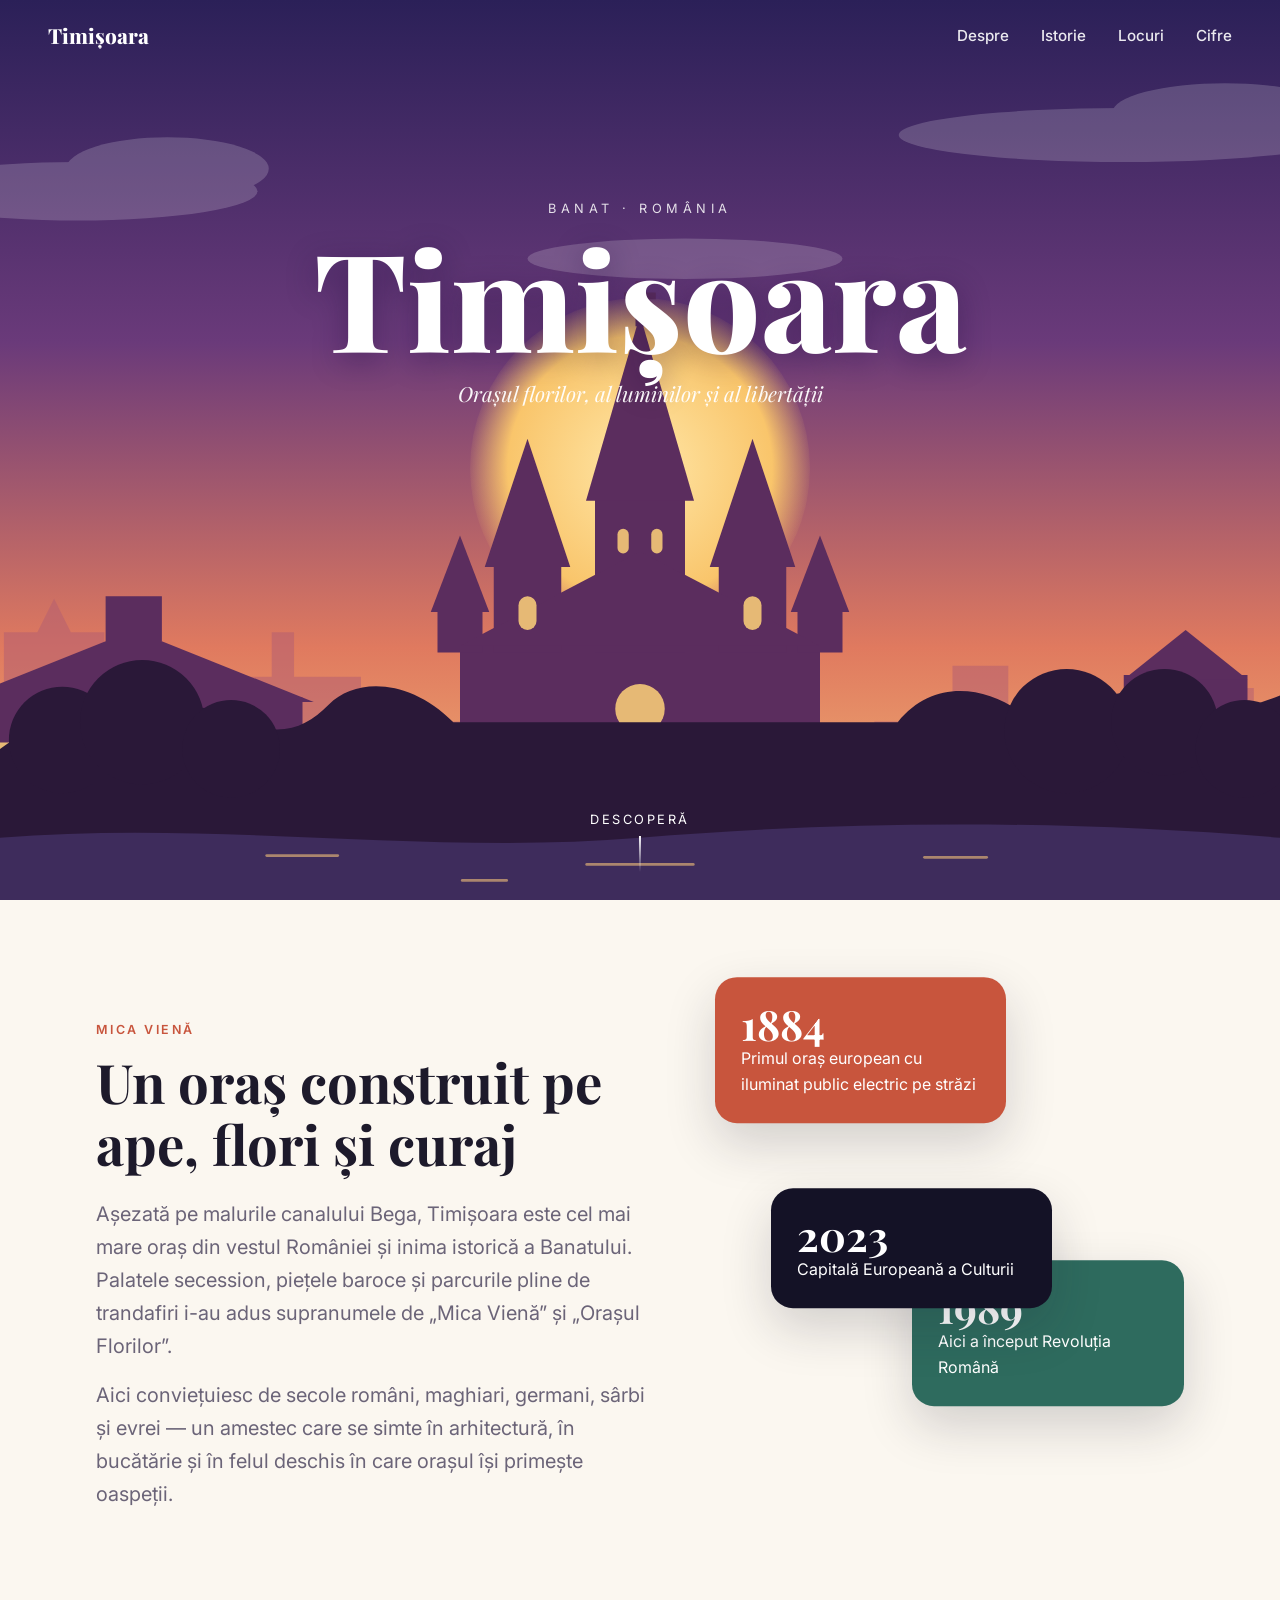
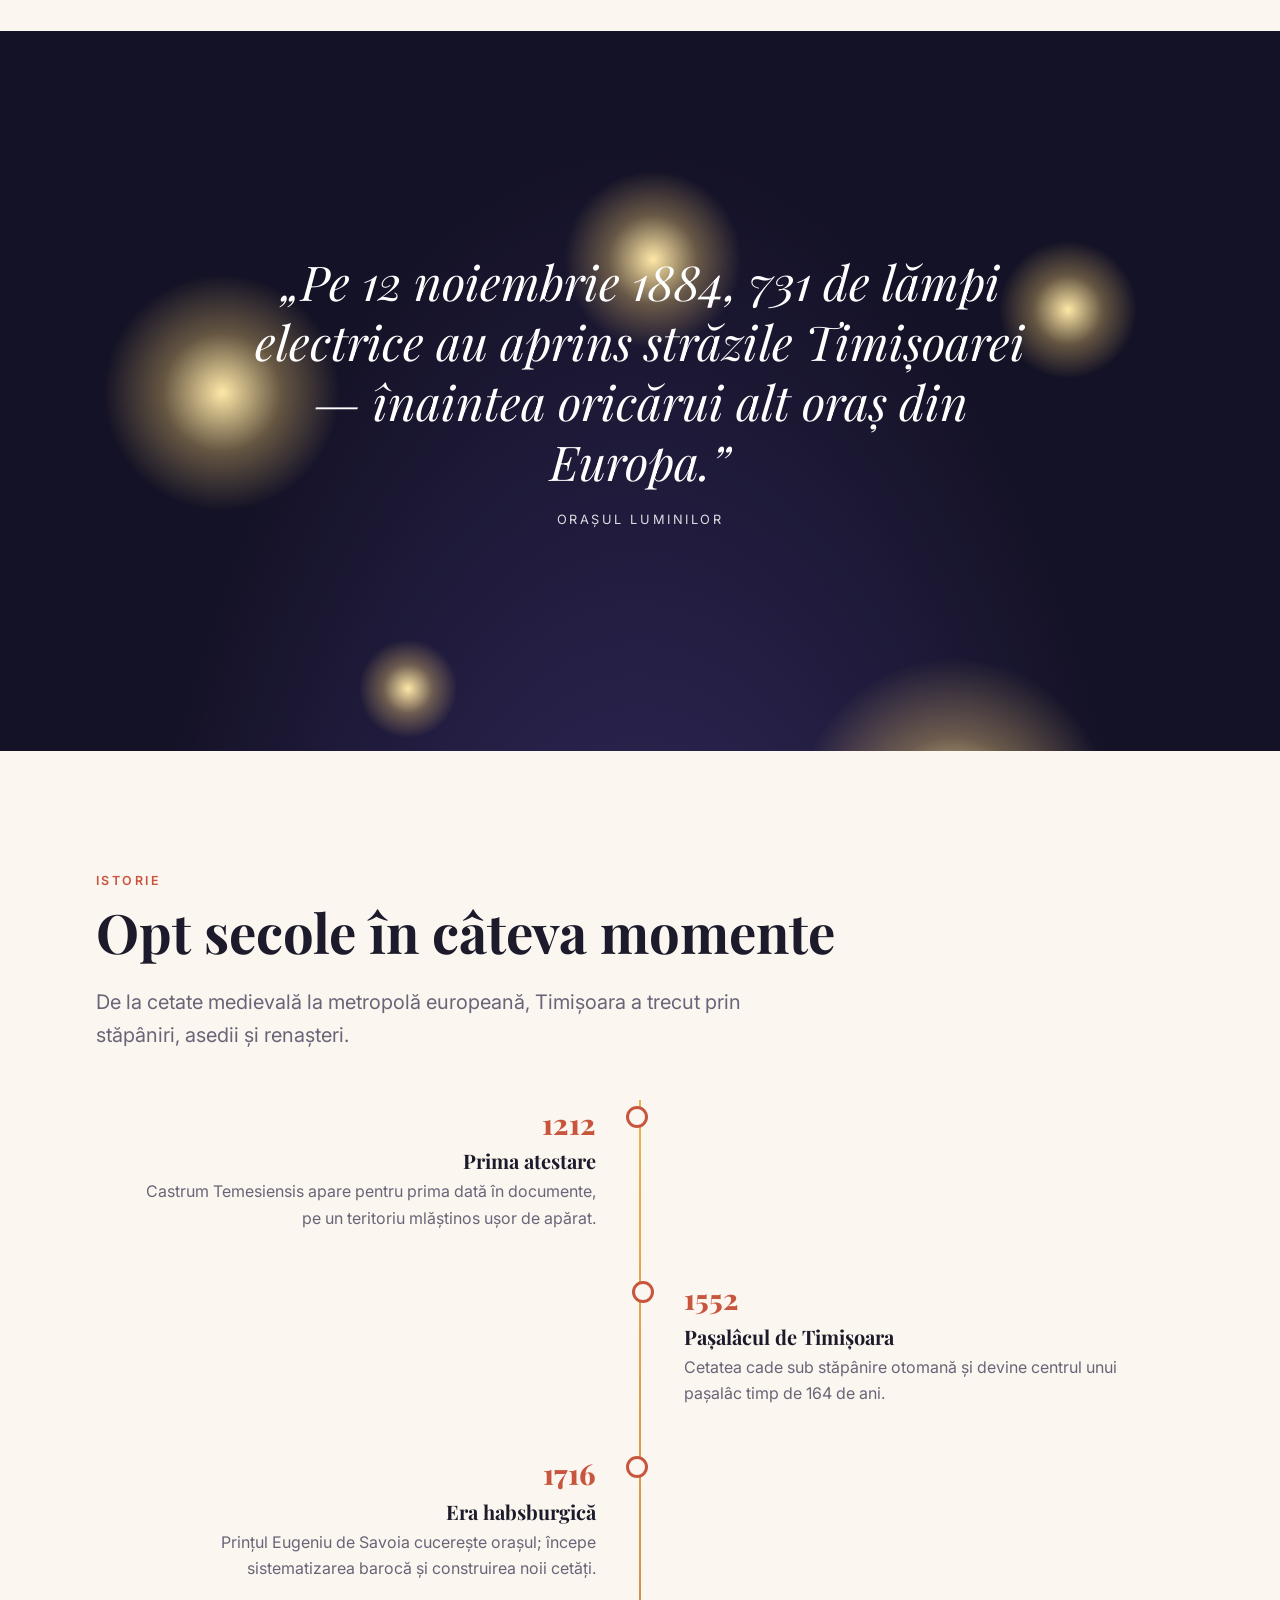
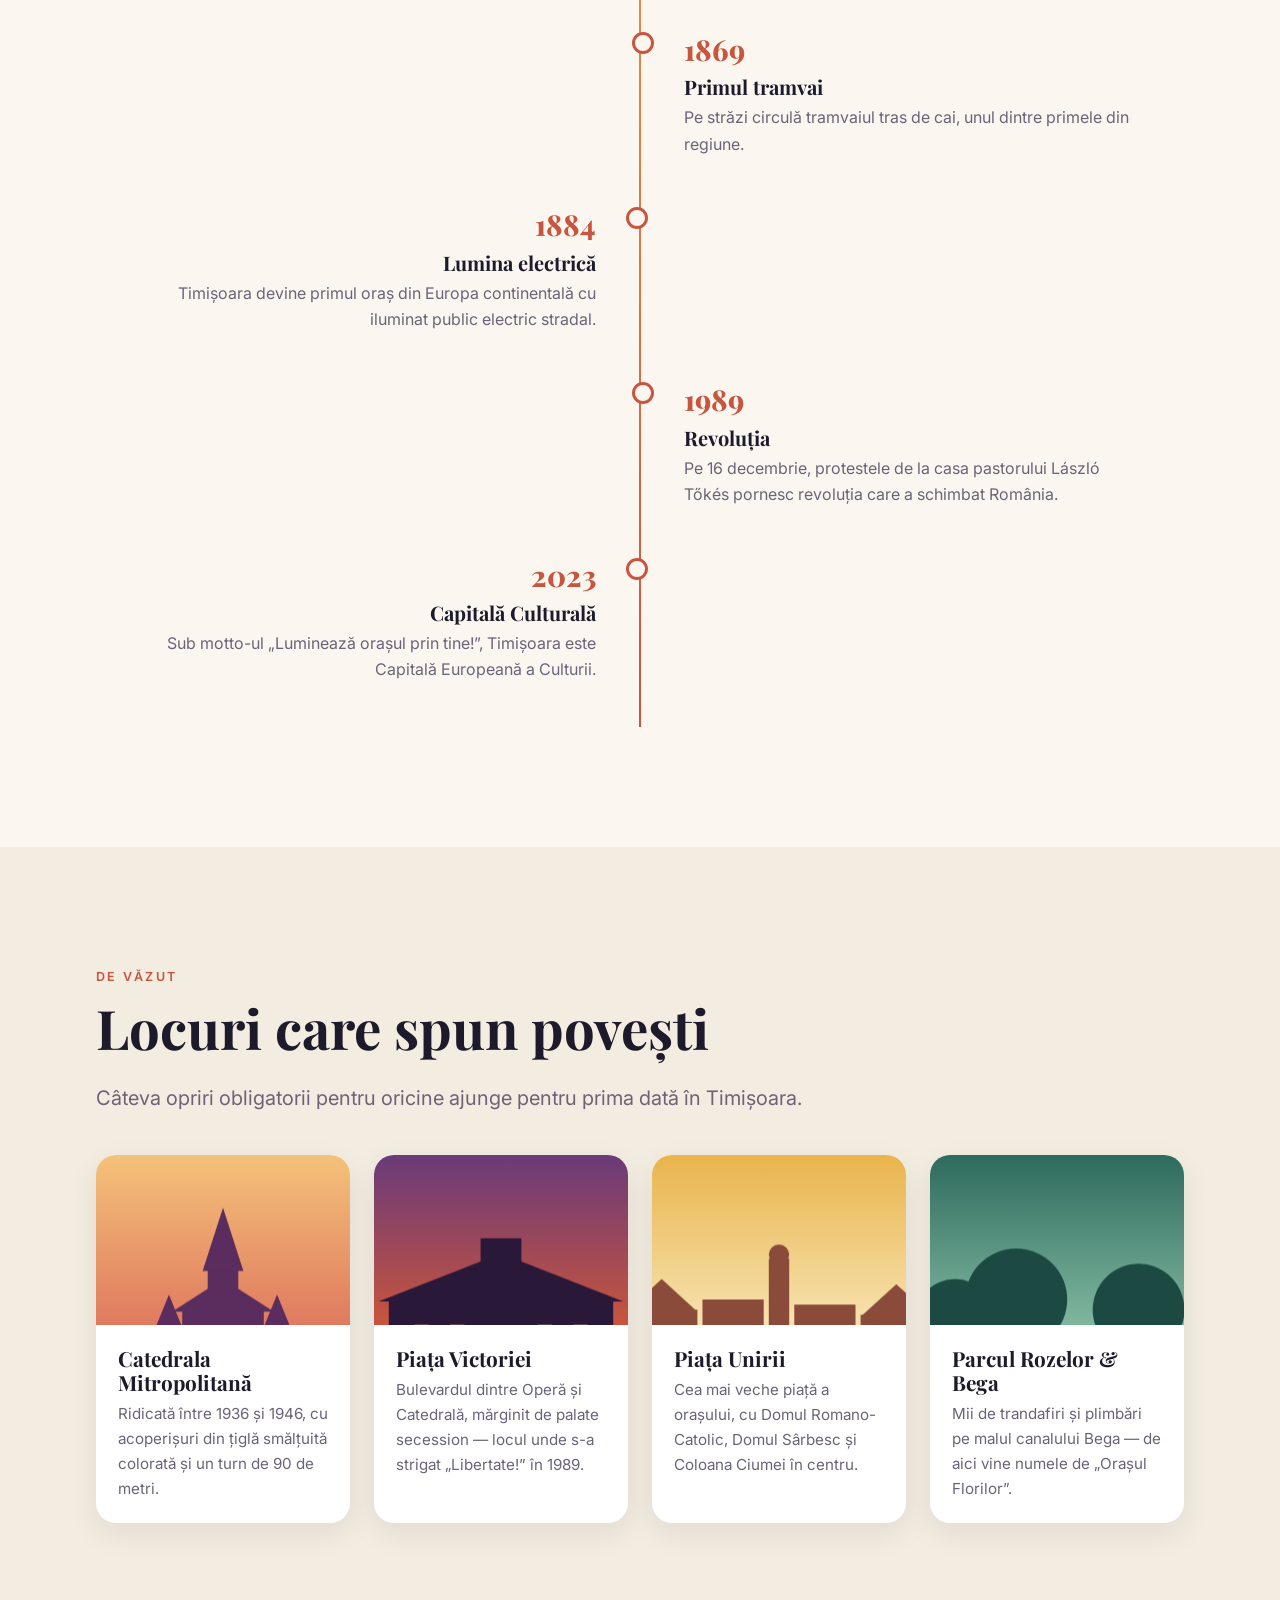
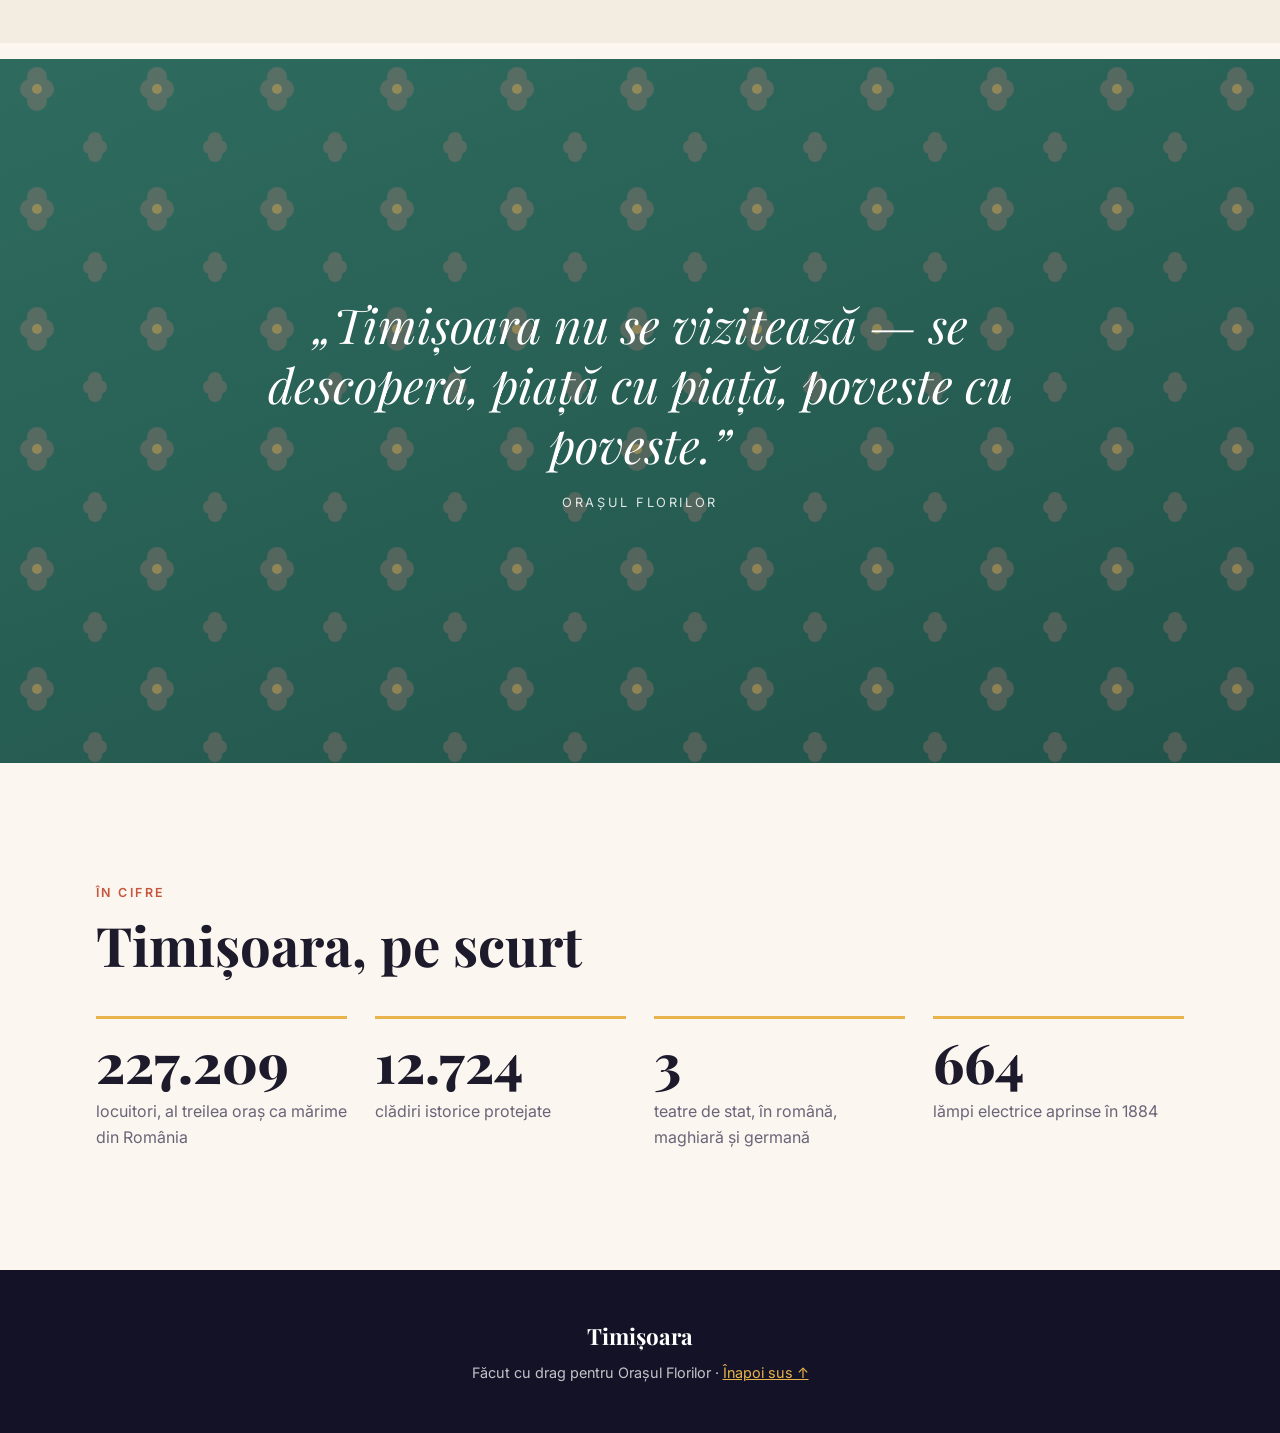
==== index.html @ d6ceb515 "Add Timișoara parallax website Co-Authored-By: Claude Opus 5.5 <noreply@anthropic.com> Claude-Sessio" ====
<!doctype html>
<html lang="ro">
<head>
<meta charset="utf-8">
<meta name="viewport" content="width=device-width, initial-scale=1">
<title>Timișoara — Orașul Florilor</title>
<meta name="description" content="Timișoara, orașul luminilor, al florilor și al libertății. O călătorie cu efect parallax prin istoria și locurile Timișoarei.">
<link rel="preconnect" href="https://fonts.googleapis.com">
<link rel="preconnect" href="https://fonts.gstatic.com" crossorigin>
<link href="https://fonts.googleapis.com/css2?family=Playfair+Display:ital,wght@0,600;0,800;1,600&family=Inter:wght@400;500;600&display=swap" rel="stylesheet">
<style>
  :root {
    --ink: #1d1a2b;
    --paper: #fbf7f0;
    --muted: #6b6478;
    --accent: #c8553d;
    --gold: #e9b44c;
    --green: #2e6b5e;
    --night: #141226;
    --card: #ffffff;
  }
  * { box-sizing: border-box; margin: 0; padding: 0; }
  html { scroll-behavior: smooth; }
  body {
    font-family: "Inter", system-ui, sans-serif;
    background: var(--paper);
    color: var(--ink);
    line-height: 1.65;
    overflow-x: hidden;
  }
  h1, h2, h3 { font-family: "Playfair Display", Georgia, serif; line-height: 1.15; }

  /* ---------- NAV ---------- */
  nav {
    position: fixed; inset: 0 0 auto 0; z-index: 50;
    display: flex; justify-content: space-between; align-items: center;
    padding: 18px clamp(16px, 4vw, 48px);
    transition: background .3s, box-shadow .3s, padding .3s;
  }
  nav.solid { background: rgba(251,247,240,.92); backdrop-filter: blur(8px); box-shadow: 0 2px 20px rgba(0,0,0,.08); padding-block: 12px; }
  nav .logo { font-family: "Playfair Display", serif; font-weight: 800; font-size: 1.3rem; color: #fff; text-decoration: none; transition: color .3s; }
  nav.solid .logo { color: var(--ink); }
  nav ul { list-style: none; display: flex; gap: clamp(12px, 2.5vw, 32px); }
  nav a.link { color: rgba(255,255,255,.9); text-decoration: none; font-weight: 500; font-size: .95rem; transition: color .3s; }
  nav.solid a.link { color: var(--ink); }
  nav a.link:hover { color: var(--gold); }
  @media (max-width: 640px) { nav ul { display: none; } }

  /* ---------- HERO PARALLAX ---------- */
  .hero {
    position: relative; height: 100vh; min-height: 560px; overflow: hidden;
    background: linear-gradient(180deg, #2b2058 0%, #6a3a7a 38%, #e07a5f 72%, #f4c27a 100%);
  }
  .layer { position: absolute; left: 0; right: 0; bottom: 0; width: 100%; will-change: transform; }
  .layer svg { display: block; width: 100%; height: 100%; }
  .layer.full { top: 0; }
  .sun {
    position: absolute; left: 50%; top: 52%; width: min(38vw, 340px); aspect-ratio: 1;
    transform: translate(-50%, -50%); border-radius: 50%;
    background: radial-gradient(circle, #ffe7a8 0%, #f9c56b 55%, rgba(249,197,107,0) 72%);
  }
  .hero-text {
    position: absolute; inset: 0; display: flex; flex-direction: column; align-items: center; justify-content: flex-start;
    padding-top: 22vh; text-align: center; color: #fff; z-index: 5; padding-inline: 16px;
  }
  .hero-text .kicker { letter-spacing: .35em; text-transform: uppercase; font-size: .8rem; opacity: .85; }
  .hero-text h1 { font-size: clamp(3rem, 11vw, 8.5rem); font-weight: 800; text-shadow: 0 6px 30px rgba(30,10,60,.4); }
  .hero-text p { font-size: clamp(1rem, 2.2vw, 1.3rem); font-style: italic; font-family: "Playfair Display", serif; opacity: .95; }
  .scroll-cue {
    position: absolute; bottom: 28px; left: 50%; transform: translateX(-50%); z-index: 6;
    color: #fff; font-size: .8rem; letter-spacing: .2em; text-transform: uppercase; text-decoration: none;
    display: flex; flex-direction: column; align-items: center; gap: 6px;
  }
  .scroll-cue span { width: 2px; height: 36px; background: linear-gradient(#fff, transparent); animation: drip 1.8s infinite; }
  @keyframes drip { 0% { transform: scaleY(0); transform-origin: top; } 50% { transform: scaleY(1); transform-origin: top; } 51% { transform-origin: bottom; } 100% { transform: scaleY(0); transform-origin: bottom; } }

  /* ---------- CONTENT ---------- */
  section { position: relative; }
  .wrap { max-width: 1120px; margin: 0 auto; padding: clamp(64px, 10vw, 120px) 16px; }
  .eyebrow { color: var(--accent); font-weight: 600; letter-spacing: .2em; text-transform: uppercase; font-size: .78rem; }
  h2 { font-size: clamp(2rem, 5vw, 3.4rem); margin: 10px 0 22px; }
  .lead { font-size: clamp(1.05rem, 1.8vw, 1.25rem); color: var(--muted); max-width: 720px; }

  .intro { display: grid; grid-template-columns: 1.2fr 1fr; gap: 56px; align-items: center; }
  .intro .badge-stack { position: relative; height: 380px; }
  .badge {
    position: absolute; border-radius: 22px; padding: 26px; color: #fff; box-shadow: 0 20px 50px rgba(29,26,43,.18);
    will-change: transform;
  }
  .badge strong { display: block; font-family: "Playfair Display", serif; font-size: 2.6rem; line-height: 1; }
  .badge.b1 { background: var(--accent); top: 0; left: 0; width: 62%; }
  .badge.b2 { background: var(--green); top: 120px; right: 0; width: 58%; }
  .badge.b3 { background: var(--night); bottom: 0; left: 12%; width: 60%; }
  @media (max-width: 820px) {
    .intro { grid-template-columns: 1fr; }
    .intro .badge-stack { height: 420px; }
  }

  /* ---------- PARALLAX BAND ---------- */
  .band {
    position: relative; height: 80vh; min-height: 460px; overflow: hidden; color: #fff;
    display: flex; align-items: center; justify-content: center; text-align: center;
  }
  .band .bg { position: absolute; inset: -30% 0; will-change: transform; }
  .band .content { position: relative; z-index: 2; max-width: 820px; padding: 0 16px; }
  .band blockquote { font-family: "Playfair Display", serif; font-style: italic; font-size: clamp(1.6rem, 4.4vw, 3rem); line-height: 1.25; }
  .band cite { display: block; margin-top: 18px; font-style: normal; letter-spacing: .2em; text-transform: uppercase; font-size: .8rem; opacity: .85; }
  .band-lights .bg { background: radial-gradient(ellipse at 50% 120%, #3a2f6b 0%, #141226 60%); }
  .band-flowers .bg { background: linear-gradient(160deg, #2e6b5e, #1c4a42); }

  .lamp { position: absolute; border-radius: 50%; background: radial-gradient(circle, #ffe9a8 0%, rgba(255,214,120,.35) 35%, rgba(255,214,120,0) 70%); will-change: transform; }

  /* ---------- TIMELINE ---------- */
  .timeline { position: relative; margin-top: 48px; }
  .timeline::before { content: ""; position: absolute; left: 50%; top: 0; bottom: 0; width: 2px; background: linear-gradient(var(--gold), var(--accent)); transform: translateX(-50%); }
  .event { position: relative; width: 50%; padding: 0 44px 44px; opacity: 0; transform: translateY(40px); transition: opacity .8s ease, transform .8s ease; }
  .event.show { opacity: 1; transform: none; }
  .event:nth-child(odd) { text-align: right; }
  .event:nth-child(even) { margin-left: 50%; }
  .event::after { content: ""; position: absolute; top: 6px; width: 16px; height: 16px; border-radius: 50%; background: var(--paper); border: 3px solid var(--accent); }
  .event:nth-child(odd)::after { right: -8px; }
  .event:nth-child(even)::after { left: -8px; }
  .event .year { font-family: "Playfair Display", serif; font-size: 1.8rem; font-weight: 800; color: var(--accent); }
  .event h3 { font-size: 1.25rem; margin: 2px 0 6px; }
  .event p { color: var(--muted); }
  @media (max-width: 720px) {
    .timeline::before { left: 8px; }
    .event, .event:nth-child(even) { width: 100%; margin-left: 0; text-align: left; padding: 0 0 36px 36px; }
    .event:nth-child(odd)::after, .event:nth-child(even)::after { left: 0; right: auto; }
  }

  /* ---------- PLACES ---------- */
  .places { background: #f3ece0; }
  .grid { display: grid; grid-template-columns: repeat(auto-fit, minmax(250px, 1fr)); gap: 24px; margin-top: 40px; }
  .card {
    background: var(--card); border-radius: 20px; overflow: hidden; box-shadow: 0 10px 30px rgba(29,26,43,.08);
    transition: transform .35s, box-shadow .35s; opacity: 0; transform: translateY(40px);
  }
  .card.show { opacity: 1; transform: none; transition: opacity .8s, transform .8s, box-shadow .35s; }
  .card.show:hover { transform: translateY(-8px); box-shadow: 0 22px 44px rgba(29,26,43,.16); }
  .card .art { height: 170px; position: relative; overflow: hidden; }
  .card .art svg { position: absolute; inset: -20% 0 0 0; width: 100%; height: 120%; will-change: transform; }
  .card .body { padding: 22px; }
  .card h3 { font-size: 1.3rem; margin-bottom: 6px; }
  .card p { color: var(--muted); font-size: .95rem; }

  /* ---------- STATS ---------- */
  .stats { display: grid; grid-template-columns: repeat(auto-fit, minmax(180px, 1fr)); gap: 28px; margin-top: 40px; }
  .stat { border-top: 3px solid var(--gold); padding-top: 16px; }
  .stat .num { font-family: "Playfair Display", serif; font-size: clamp(2.4rem, 5vw, 3.4rem); font-weight: 800; color: var(--ink); line-height: 1; }
  .stat .label { color: var(--muted); margin-top: 8px; }

  footer { background: var(--night); color: rgba(255,255,255,.75); text-align: center; padding: 48px 16px; font-size: .9rem; }
  footer strong { color: #fff; font-family: "Playfair Display", serif; font-size: 1.4rem; display: block; margin-bottom: 6px; }

  @media (prefers-reduced-motion: reduce) {
    html { scroll-behavior: auto; }
    .event, .card { opacity: 1; transform: none; transition: none; }
    .scroll-cue span { animation: none; }
  }
</style>
</head>
<body>

<nav id="nav">
  <a class="logo" href="#top">Timișoara</a>
  <ul>
    <li><a class="link" href="#despre">Despre</a></li>
    <li><a class="link" href="#istorie">Istorie</a></li>
    <li><a class="link" href="#locuri">Locuri</a></li>
    <li><a class="link" href="#cifre">Cifre</a></li>
  </ul>
</nav>

<!-- ================= HERO ================= -->
<header class="hero" id="top">
  <div class="layer full" data-speed="0.15"><div class="sun"></div></div>

  <!-- clouds -->
  <div class="layer full" data-speed="0.25">
    <svg viewBox="0 0 1440 800" preserveAspectRatio="xMidYMid slice" aria-hidden="true">
      <g fill="#fff" opacity=".18">
        <ellipse cx="220" cy="170" rx="160" ry="26"/><ellipse cx="300" cy="150" rx="90" ry="28"/>
        <ellipse cx="1150" cy="120" rx="200" ry="24"/><ellipse cx="1240" cy="100" rx="100" ry="26"/>
        <ellipse cx="760" cy="230" rx="140" ry="18"/>
      </g>
    </svg>
  </div>

  <!-- far skyline -->
  <div class="layer" data-speed="0.35" style="height:62%">
    <svg viewBox="0 0 1440 500" preserveAspectRatio="xMidYMax slice" aria-hidden="true">
      <path fill="#b45f72" opacity=".55" d="M0 500V330h60v-40h50v60h40v-90h30l15-30 15 30h30v110h70v-70h80v-40h20v40h60v120h50v-80h90v-30h40v30h40v90h60V290h30l20-50 20 50h30v110h80v-60h70v-50h50v50h50v90h60v-120h40v-30h30v30h40v130h70v-80h60v100h60V500z"/>
    </svg>
  </div>

  <!-- cathedral + opera -->
  <div class="layer" data-speed="0.5" style="height:70%">
    <svg viewBox="0 0 1440 560" preserveAspectRatio="xMidYMax slice" aria-hidden="true">
      <g fill="#5b2d5e">
        <!-- Catedrala Mitropolitană -->
        <rect x="560" y="330" width="320" height="230"/>
        <rect x="680" y="200" width="80" height="140"/>
        <polygon points="672,205 720,40 768,205"/>
        <rect x="716" y="10" width="8" height="40"/><rect x="706" y="20" width="28" height="6"/>
        <rect x="590" y="260" width="60" height="80"/><polygon points="582,264 620,150 658,264"/>
        <rect x="790" y="260" width="60" height="80"/><polygon points="782,264 820,150 858,264"/>
        <rect x="540" y="300" width="40" height="40"/><polygon points="534,304 560,236 586,304"/>
        <rect x="860" y="300" width="40" height="40"/><polygon points="854,304 880,236 906,304"/>
        <polygon points="560,334 720,250 880,334"/>
        <!-- Opera / Palatul Culturii (left) -->
        <rect x="120" y="380" width="300" height="180"/>
        <polygon points="110,384 270,320 430,384"/>
        <rect x="245" y="290" width="50" height="40"/>
        <!-- Bastion / buildings (right) -->
        <rect x="1000" y="400" width="140" height="160"/>
        <rect x="1150" y="360" width="110" height="200"/><polygon points="1150,364 1205,320 1260,364"/>
        <rect x="1270" y="420" width="170" height="140"/>
        <rect x="0" y="420" width="110" height="140"/>
        <rect x="430" y="430" width="110" height="130"/><rect x="900" y="430" width="100" height="130"/>
      </g>
      <!-- lit windows -->
      <g fill="#ffd27a" opacity=".85">
        <rect x="700" y="230" width="10" height="22" rx="5"/><rect x="730" y="230" width="10" height="22" rx="5"/>
        <rect x="612" y="290" width="16" height="30" rx="8"/><rect x="812" y="290" width="16" height="30" rx="8"/>
        <circle cx="720" cy="390" r="22"/>
        <rect x="150" y="420" width="16" height="40"/><rect x="190" y="420" width="16" height="40"/><rect x="230" y="420" width="16" height="40"/>
        <rect x="294" y="420" width="16" height="40"/><rect x="334" y="420" width="16" height="40"/><rect x="374" y="420" width="16" height="40"/>
        <rect x="1180" y="400" width="12" height="20"/><rect x="1215" y="400" width="12" height="20"/>
        <rect x="1030" y="440" width="12" height="20"/><rect x="1080" y="440" width="12" height="20"/>
      </g>
    </svg>
  </div>

  <!-- near: trees + river Bega -->
  <div class="layer" data-speed="0.75" style="height:30%">
    <svg viewBox="0 0 1440 340" preserveAspectRatio="xMidYMax slice" aria-hidden="true">
      <g fill="#2a1838">
        <path d="M0 340V170c40-30 80-40 120-10s70-60 130-30 90 20 120-10 90-30 140 20h500c40-50 100-40 140-10s90-40 140-20 70 30 150 0v210z"/>
        <circle cx="70" cy="160" r="60"/><circle cx="160" cy="140" r="70"/><circle cx="260" cy="170" r="55"/>
        <circle cx="1200" cy="150" r="70"/><circle cx="1310" cy="140" r="60"/><circle cx="1400" cy="170" r="55"/>
      </g>
      <!-- river -->
      <path fill="#3e2c5c" d="M0 270c240-20 480 20 720 0s480-20 720 0v70H0z"/>
      <g stroke="#f4c27a" stroke-width="3" stroke-linecap="round" opacity=".6">
        <line x1="300" y1="290" x2="380" y2="290"/><line x1="660" y1="300" x2="780" y2="300"/>
        <line x1="1040" y1="292" x2="1110" y2="292"/><line x1="520" y1="318" x2="570" y2="318"/>
      </g>
    </svg>
  </div>

  <div class="hero-text" data-speed="-0.35" data-fade>
    <div class="kicker">Banat · România</div>
    <h1>Timișoara</h1>
    <p>Orașul florilor, al luminilor și al libertății</p>
  </div>
  <a class="scroll-cue" href="#despre">Descoperă<span></span></a>
</header>

<!-- ================= DESPRE ================= -->
<section id="despre">
  <div class="wrap intro">
    <div>
      <div class="eyebrow">Mica Vienă</div>
      <h2>Un oraș construit pe ape, flori și curaj</h2>
      <p class="lead">Așezată pe malurile canalului Bega, Timișoara este cel mai mare oraș din vestul României și inima istorică a Banatului. Palatele secession, piețele baroce și parcurile pline de trandafiri i-au adus supranumele de „Mica Vienă” și „Orașul Florilor”.</p>
      <p class="lead" style="margin-top:16px">Aici conviețuiesc de secole români, maghiari, germani, sârbi și evrei — un amestec care se simte în arhitectură, în bucătărie și în felul deschis în care orașul își primește oaspeții.</p>
    </div>
    <div class="badge-stack">
      <div class="badge b1" data-speed="0.12"><strong>1884</strong>Primul oraș european cu iluminat public electric pe străzi</div>
      <div class="badge b2" data-speed="-0.08"><strong>1989</strong>Aici a început Revoluția Română</div>
      <div class="badge b3" data-speed="0.18"><strong>2023</strong>Capitală Europeană a Culturii</div>
    </div>
  </div>
</section>

<!-- ================= BAND: LIGHTS ================= -->
<section class="band band-lights">
  <div class="bg" data-speed="0.4"></div>
  <div class="lamp" data-speed="0.6" style="width:240px;height:240px;left:8%;top:12%"></div>
  <div class="lamp" data-speed="0.25" style="width:140px;height:140px;left:78%;top:20%"></div>
  <div class="lamp" data-speed="0.8" style="width:320px;height:320px;left:62%;top:58%"></div>
  <div class="lamp" data-speed="0.4" style="width:100px;height:100px;left:28%;top:70%"></div>
  <div class="lamp" data-speed="0.7" style="width:180px;height:180px;left:44%;top:-6%"></div>
  <div class="content">
    <blockquote>„Pe 12 noiembrie 1884, 731 de lămpi electrice au aprins străzile Timișoarei — înaintea oricărui alt oraș din Europa.”</blockquote>
    <cite>Orașul luminilor</cite>
  </div>
</section>

<!-- ================= ISTORIE ================= -->
<section id="istorie">
  <div class="wrap">
    <div class="eyebrow">Istorie</div>
    <h2>Opt secole în câteva momente</h2>
    <p class="lead">De la cetate medievală la metropolă europeană, Timișoara a trecut prin stăpâniri, asedii și renașteri.</p>
    <div class="timeline">
      <div class="event"><div class="year">1212</div><h3>Prima atestare</h3><p>Castrum Temesiensis apare pentru prima dată în documente, pe un teritoriu mlăștinos ușor de apărat.</p></div>
      <div class="event"><div class="year">1552</div><h3>Pașalâcul de Timișoara</h3><p>Cetatea cade sub stăpânire otomană și devine centrul unui pașalâc timp de 164 de ani.</p></div>
      <div class="event"><div class="year">1716</div><h3>Era habsburgică</h3><p>Prințul Eugeniu de Savoia cucerește orașul; începe sistematizarea barocă și construirea noii cetăți.</p></div>
      <div class="event"><div class="year">1869</div><h3>Primul tramvai</h3><p>Pe străzi circulă tramvaiul tras de cai, unul dintre primele din regiune.</p></div>
      <div class="event"><div class="year">1884</div><h3>Lumina electrică</h3><p>Timișoara devine primul oraș din Europa continentală cu iluminat public electric stradal.</p></div>
      <div class="event"><div class="year">1989</div><h3>Revoluția</h3><p>Pe 16 decembrie, protestele de la casa pastorului László Tőkés pornesc revoluția care a schimbat România.</p></div>
      <div class="event"><div class="year">2023</div><h3>Capitală Culturală</h3><p>Sub motto-ul „Luminează orașul prin tine!”, Timișoara este Capitală Europeană a Culturii.</p></div>
    </div>
  </div>
</section>

<!-- ================= LOCURI ================= -->
<section class="places" id="locuri">
  <div class="wrap">
    <div class="eyebrow">De văzut</div>
    <h2>Locuri care spun povești</h2>
    <p class="lead">Câteva opriri obligatorii pentru oricine ajunge pentru prima dată în Timișoara.</p>
    <div class="grid">
      <article class="card">
        <div class="art" style="background:linear-gradient(#f4c27a,#e07a5f)">
          <svg viewBox="0 0 300 200" preserveAspectRatio="xMidYMax slice" data-speed="0.15" aria-hidden="true"><g fill="#5b2d5e"><rect x="110" y="110" width="80" height="90"/><rect x="135" y="70" width="30" height="50"/><polygon points="130,72 150,10 170,72"/><polygon points="100,112 150,80 200,112"/><rect x="85" y="130" width="25" height="70"/><polygon points="82,132 97,95 112,132"/><rect x="190" y="130" width="25" height="70"/><polygon points="188,132 203,95 218,132"/></g></svg>
        </div>
        <div class="body"><h3>Catedrala Mitropolitană</h3><p>Ridicată între 1936 și 1946, cu acoperișuri din țiglă smălțuită colorată și un turn de 90 de metri.</p></div>
      </article>
      <article class="card">
        <div class="art" style="background:linear-gradient(#6a3a7a,#c8553d)">
          <svg viewBox="0 0 300 200" preserveAspectRatio="xMidYMax slice" data-speed="0.15" aria-hidden="true"><g fill="#2a1838"><rect x="40" y="100" width="220" height="100"/><polygon points="30,102 150,55 270,102"/><rect x="130" y="40" width="40" height="30"/></g><g fill="#ffd27a"><rect x="65" y="125" width="14" height="34"/><rect x="100" y="125" width="14" height="34"/><rect x="186" y="125" width="14" height="34"/><rect x="221" y="125" width="14" height="34"/><rect x="138" y="140" width="24" height="60"/></g></svg>
        </div>
        <div class="body"><h3>Piața Victoriei</h3><p>Bulevardul dintre Operă și Catedrală, mărginit de palate secession — locul unde s-a strigat „Libertate!” în 1989.</p></div>
      </article>
      <article class="card">
        <div class="art" style="background:linear-gradient(#e9b44c,#f7e2b0)">
          <svg viewBox="0 0 300 200" preserveAspectRatio="xMidYMax slice" data-speed="0.15" aria-hidden="true"><g fill="#8a4b3a"><rect x="0" y="110" width="70" height="90"/><polygon points="0,112 35,80 70,112"/><rect x="75" y="100" width="60" height="100"/><rect x="140" y="60" width="20" height="140"/><circle cx="150" cy="56" r="10"/><rect x="165" y="105" width="60" height="95"/><rect x="230" y="115" width="70" height="85"/><polygon points="230,117 265,85 300,117"/></g></svg>
        </div>
        <div class="body"><h3>Piața Unirii</h3><p>Cea mai veche piață a orașului, cu Domul Romano-Catolic, Domul Sârbesc și Coloana Ciumei în centru.</p></div>
      </article>
      <article class="card">
        <div class="art" style="background:linear-gradient(#2e6b5e,#7fb69e)">
          <svg viewBox="0 0 300 200" preserveAspectRatio="xMidYMax slice" data-speed="0.15" aria-hidden="true"><g fill="#1c4a42"><circle cx="50" cy="120" r="40"/><circle cx="110" cy="100" r="50"/><circle cx="230" cy="110" r="45"/><rect x="0" y="140" width="300" height="60"/></g><g fill="#f28482"><circle cx="70" cy="150" r="6"/><circle cx="95" cy="158" r="6"/><circle cx="150" cy="152" r="6"/><circle cx="190" cy="160" r="6"/><circle cx="250" cy="150" r="6"/></g><path fill="#9fd3e0" d="M0 180c60-10 120 10 180 0s90-8 120 0v20H0z"/></svg>
        </div>
        <div class="body"><h3>Parcul Rozelor & Bega</h3><p>Mii de trandafiri și plimbări pe malul canalului Bega — de aici vine numele de „Orașul Florilor”.</p></div>
      </article>
    </div>
  </div>
</section>

<!-- ================= BAND: FLOWERS ================= -->
<section class="band band-flowers">
  <div class="bg" data-speed="0.4">
    <svg width="100%" height="100%" aria-hidden="true"><defs><pattern id="petals" width="120" height="120" patternUnits="userSpaceOnUse"><g fill="#f28482" opacity=".22"><circle cx="30" cy="30" r="10"/><circle cx="44" cy="30" r="10"/><circle cx="37" cy="18" r="10"/><circle cx="37" cy="42" r="10"/><circle cx="90" cy="88" r="7"/><circle cx="100" cy="88" r="7"/><circle cx="95" cy="80" r="7"/><circle cx="95" cy="96" r="7"/></g><circle cx="37" cy="30" r="5" fill="#e9b44c" opacity=".4"/></pattern></defs><rect width="100%" height="100%" fill="url(#petals)"/></svg>
  </div>
  <div class="content">
    <blockquote>„Timișoara nu se vizitează — se descoperă, piață cu piață, poveste cu poveste.”</blockquote>
    <cite>Orașul Florilor</cite>
  </div>
</section>

<!-- ================= CIFRE ================= -->
<section id="cifre">
  <div class="wrap">
    <div class="eyebrow">În cifre</div>
    <h2>Timișoara, pe scurt</h2>
    <div class="stats">
      <div class="stat"><div class="num" data-count="250000" data-suffix="+">0</div><div class="label">locuitori, al treilea oraș ca mărime din România</div></div>
      <div class="stat"><div class="num" data-count="14000" data-suffix="+">0</div><div class="label">clădiri istorice protejate</div></div>
      <div class="stat"><div class="num" data-count="3">0</div><div class="label">teatre de stat, în română, maghiară și germană</div></div>
      <div class="stat"><div class="num" data-count="731">0</div><div class="label">lămpi electrice aprinse în 1884</div></div>
    </div>
  </div>
</section>

<footer>
  <strong>Timișoara</strong>
  Făcut cu drag pentru Orașul Florilor · <a href="#top" style="color:var(--gold)">Înapoi sus ↑</a>
</footer>

<script>
(() => {
  const reduce = matchMedia('(prefers-reduced-motion: reduce)').matches;
  const nav = document.getElementById('nav');
  const hero = document.querySelector('.hero');
  const heroLayers = hero.querySelectorAll('[data-speed]');
  const others = [...document.querySelectorAll('[data-speed]')].filter(el => !hero.contains(el));

  function update() {
    const y = scrollY, vh = innerHeight;
    nav.classList.toggle('solid', y > vh * 0.6);
    if (reduce) return;

    // Hero: layers move at different speeds relative to page scroll
    if (y < vh * 1.2) {
      heroLayers.forEach(el => {
        el.style.transform = `translate3d(0, ${y * parseFloat(el.dataset.speed)}px, 0)`;
        if (el.hasAttribute('data-fade')) el.style.opacity = Math.max(0, 1 - y / (vh * 0.6));
      });
    }
    // Other elements: offset relative to their section's position in viewport
    others.forEach(el => {
      const box = (el.closest('section, .art') || el).getBoundingClientRect();
      if (box.bottom < -200 || box.top > vh + 200) return;
      const center = box.top + box.height / 2 - vh / 2;
      el.style.transform = `translate3d(0, ${center * -parseFloat(el.dataset.speed)}px, 0)`;
    });
  }

  let ticking = false;
  addEventListener('scroll', () => {
    if (!ticking) { requestAnimationFrame(() => { update(); ticking = false; }); ticking = true; }
  }, { passive: true });
  addEventListener('resize', update);
  update();

  // Reveal on scroll + counters
  const fmt = n => n.toLocaleString('ro-RO');
  const io = new IntersectionObserver(entries => {
    entries.forEach(e => {
      if (!e.isIntersecting) return;
      e.target.classList.add('show');
      if (e.target.dataset.count) {
        const end = +e.target.dataset.count, suf = e.target.dataset.suffix || '';
        if (reduce) { e.target.textContent = fmt(end) + suf; }
        else {
          const t0 = performance.now(), dur = 1600;
          const step = t => {
            const p = Math.min(1, (t - t0) / dur), eased = 1 - Math.pow(1 - p, 3);
            e.target.textContent = fmt(Math.round(end * eased)) + (p === 1 ? suf : '');
            if (p < 1) requestAnimationFrame(step);
          };
          requestAnimationFrame(step);
        }
      }
      io.unobserve(e.target);
    });
  }, { threshold: 0.2 });
  document.querySelectorAll('.event, .card, [data-count]').forEach(el => io.observe(el));
})();
</script>
</body>
</html>
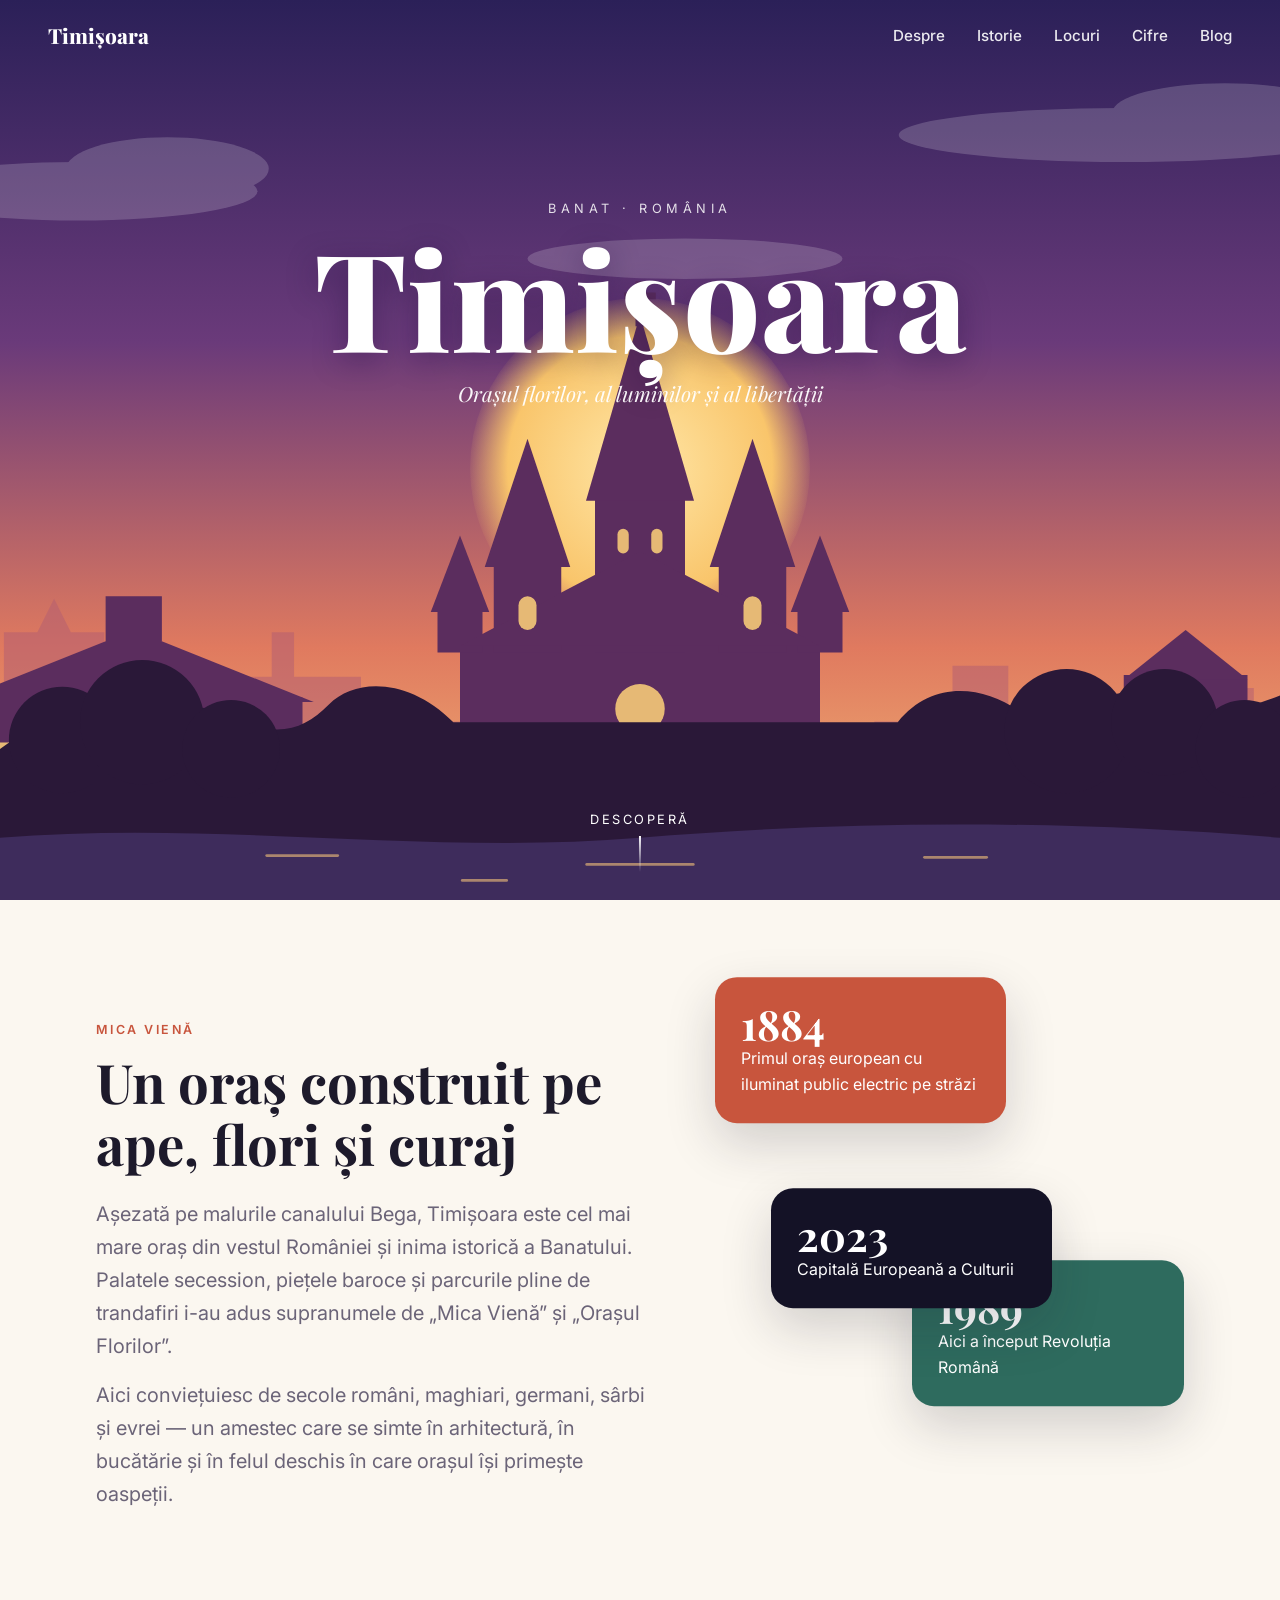
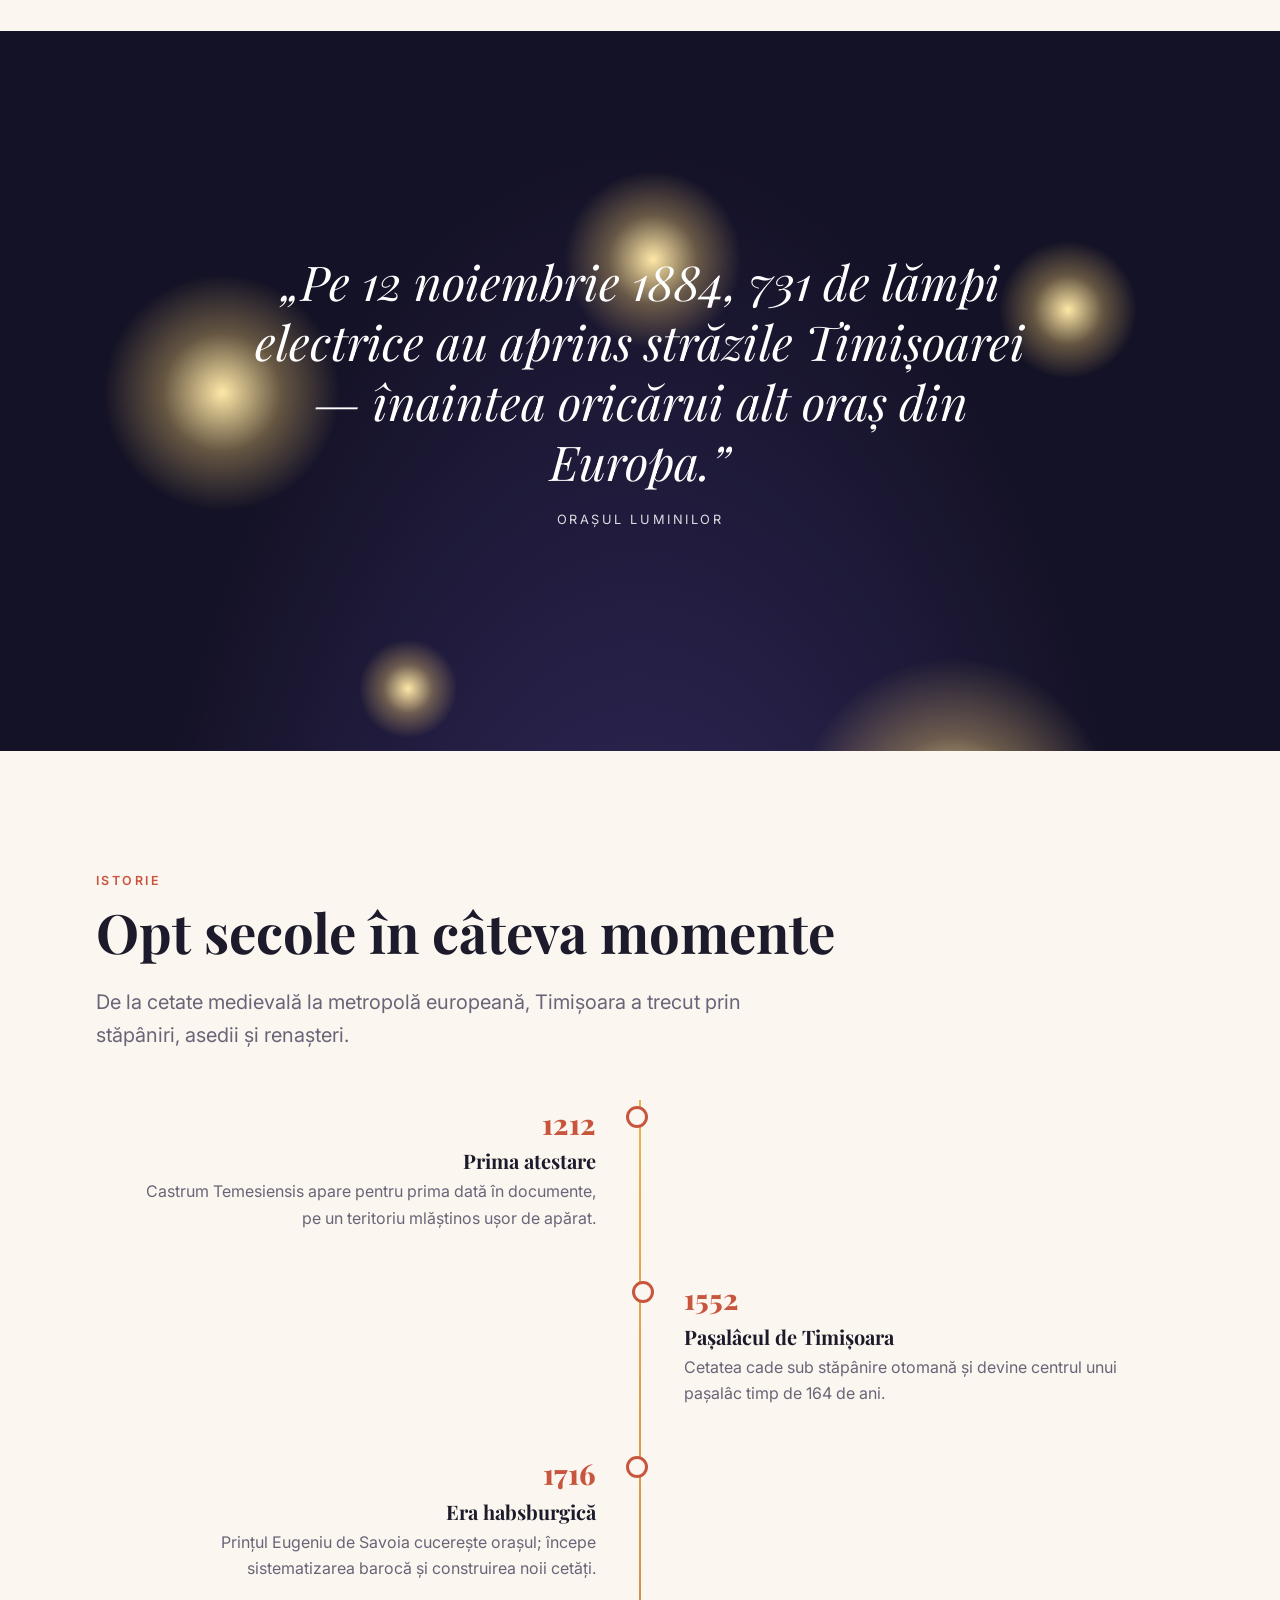
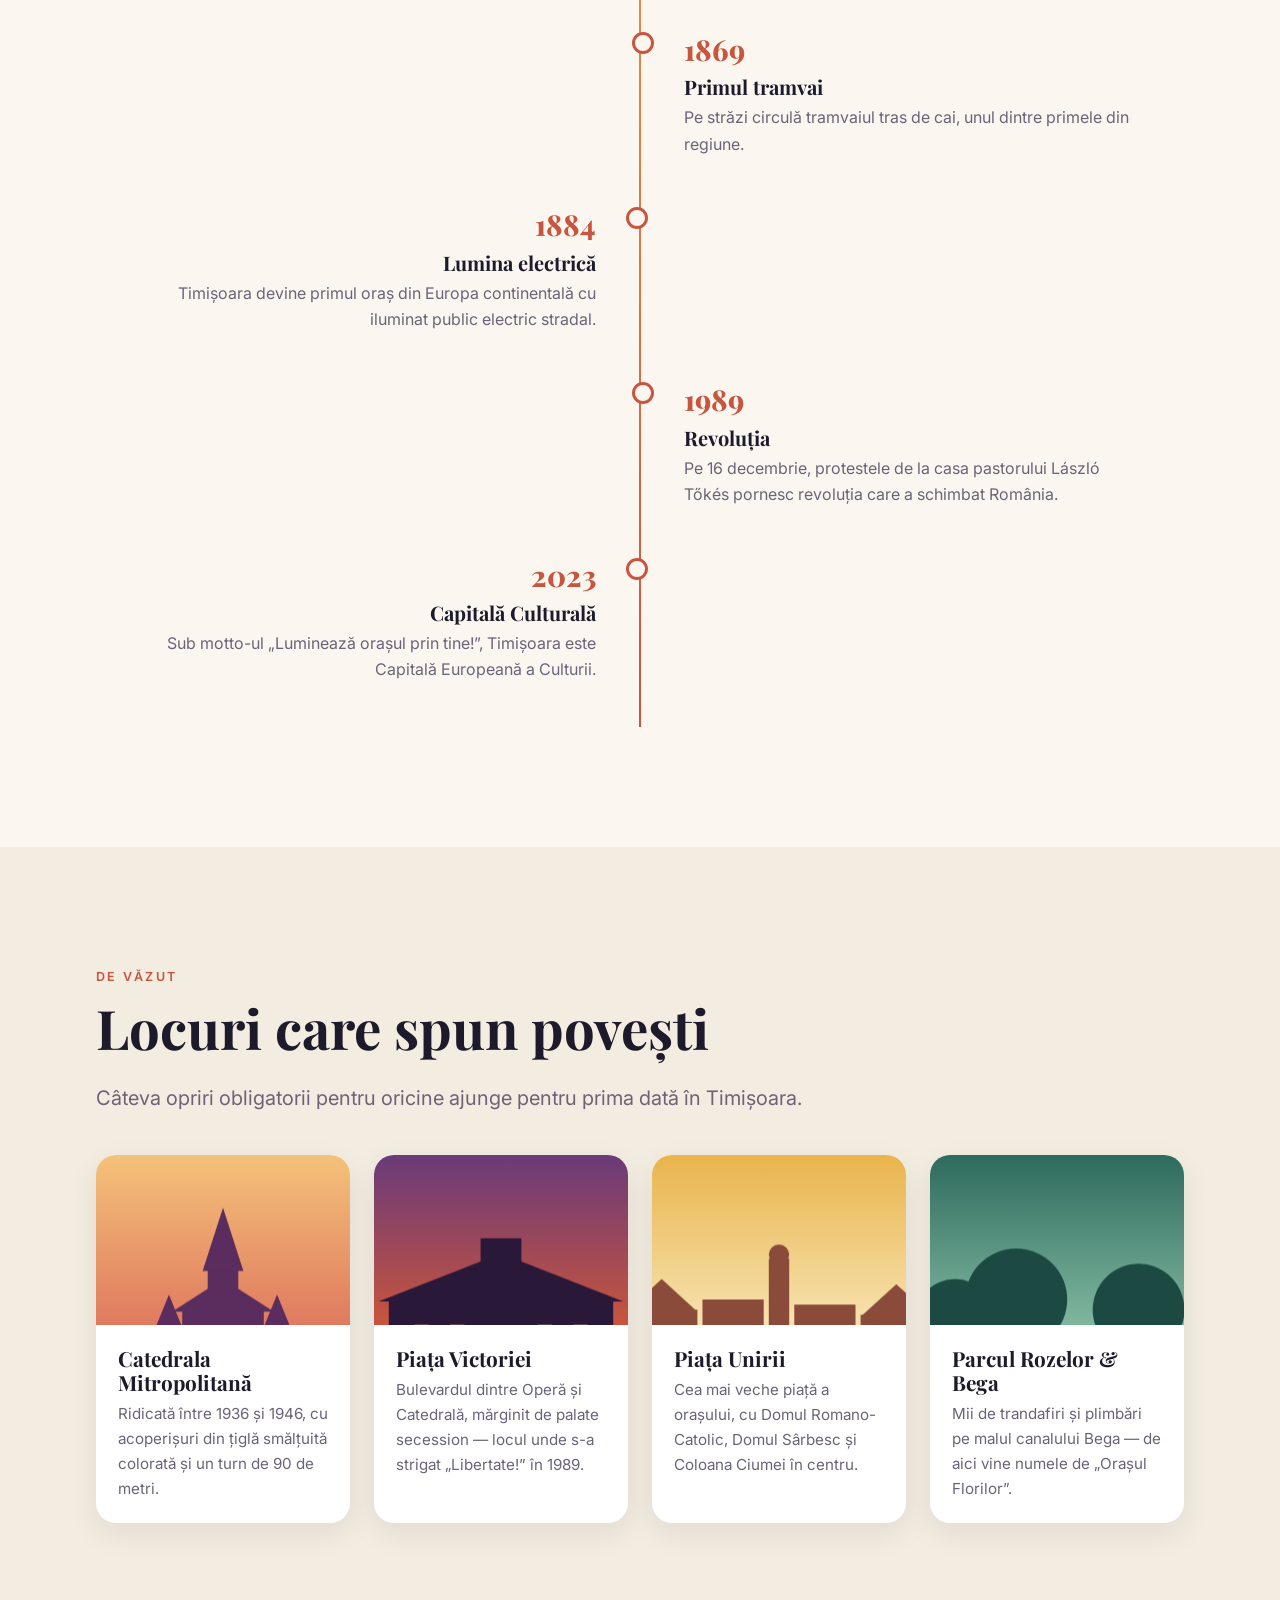
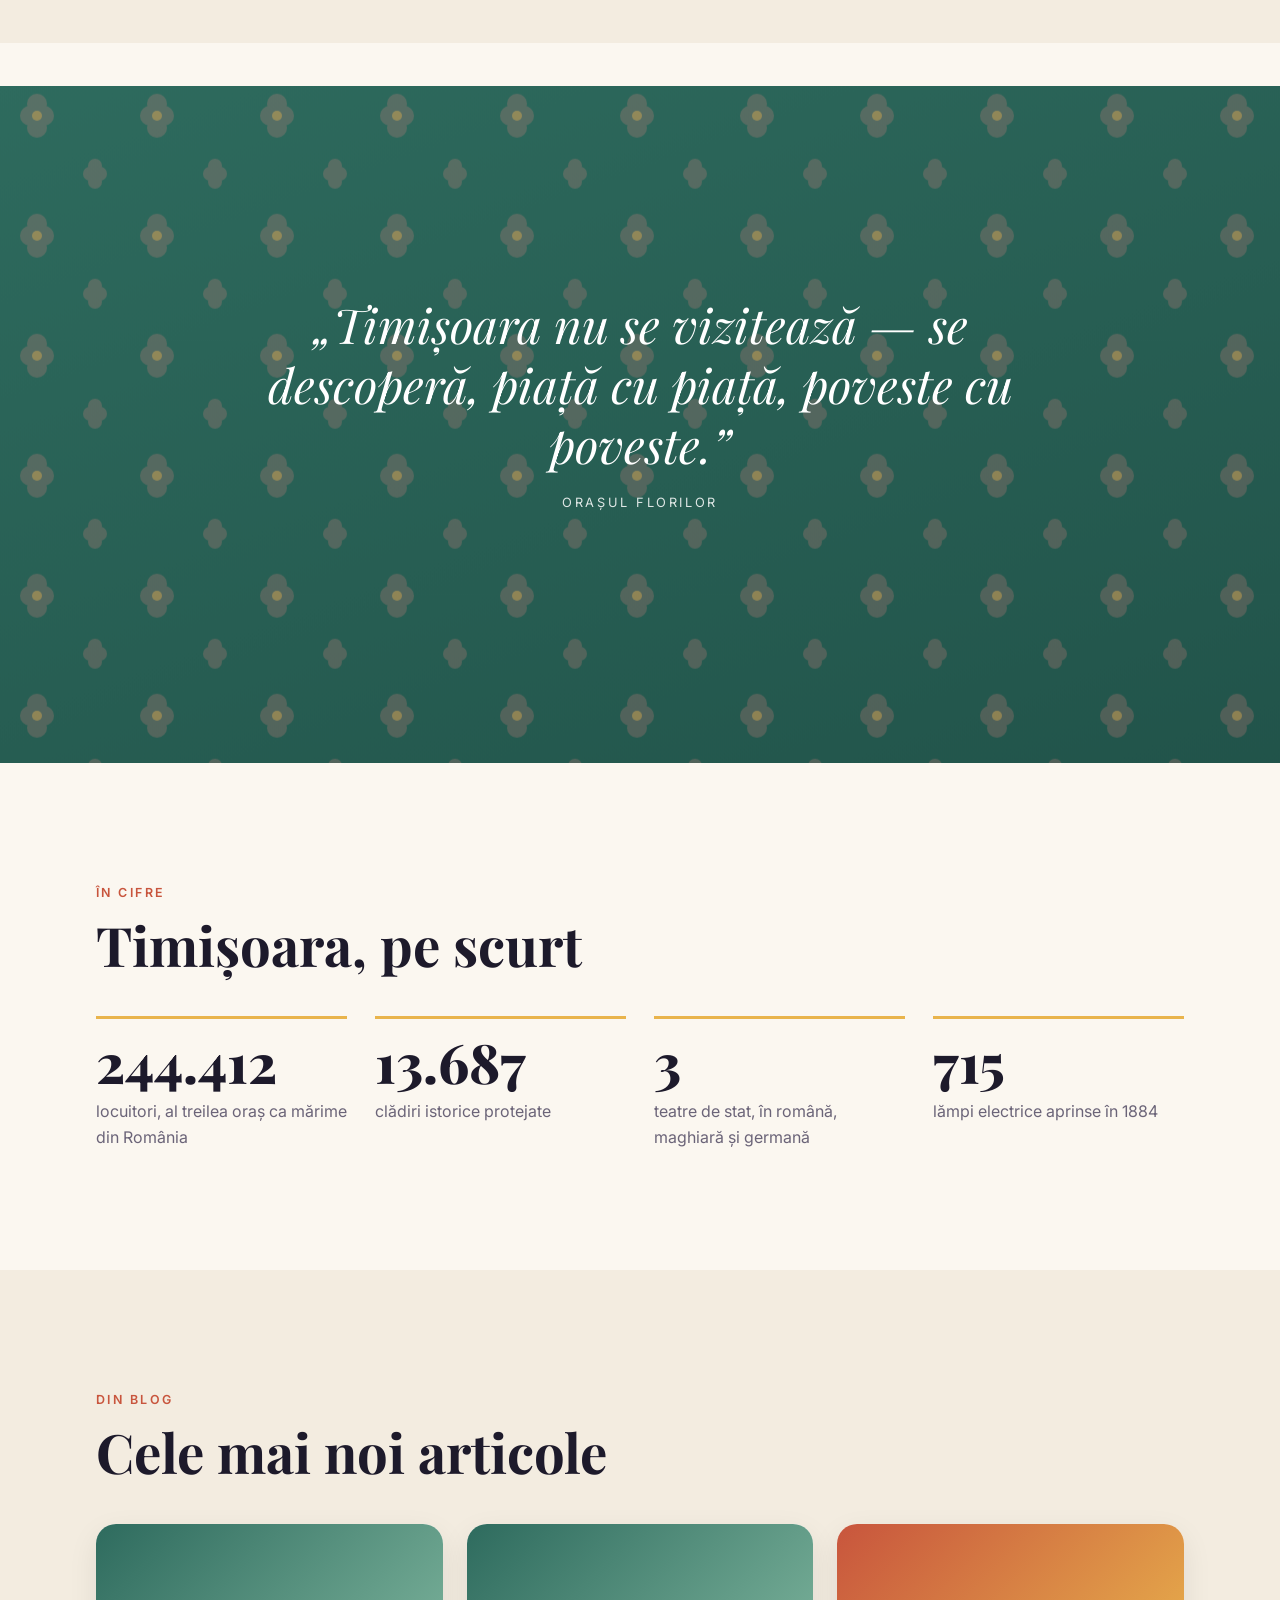
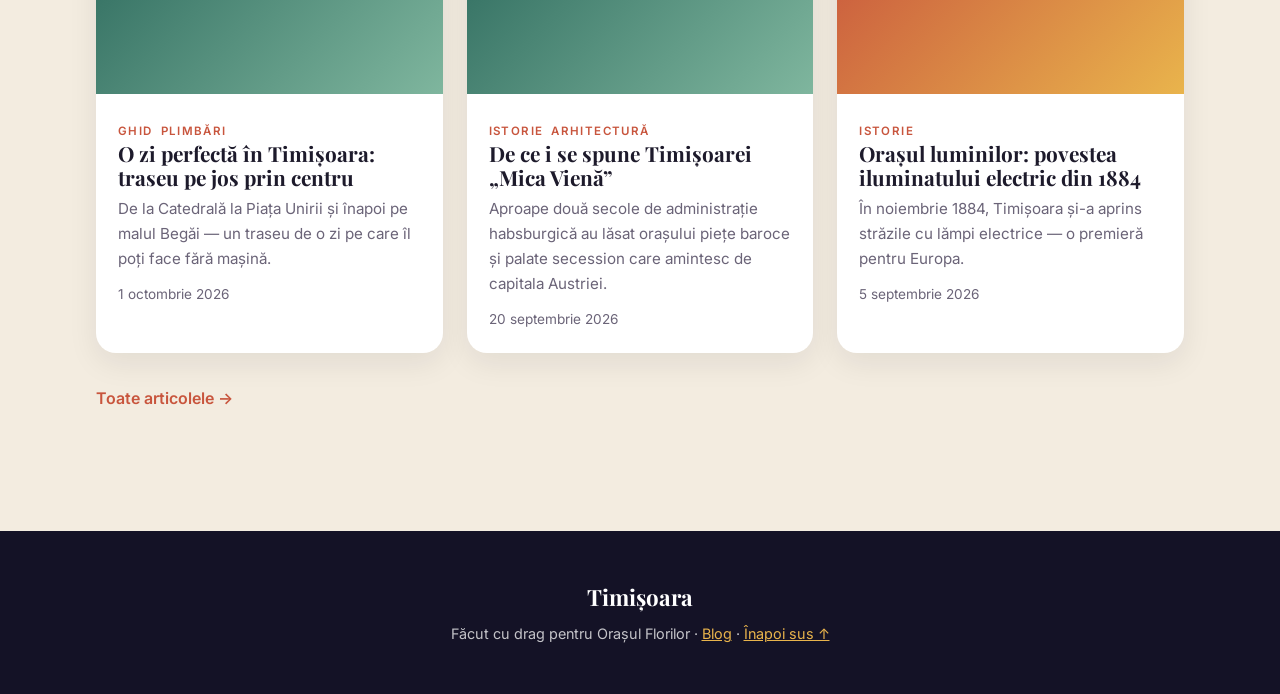
==== commit 846eef4c: "Add blog and admin dashboard for writing articles Posts live in posts.json; admin.html commits chang" ====
--- a/index.html
+++ b/index.html
@@ -141,6 +141,10 @@
   .card .art { height: 170px; position: relative; overflow: hidden; }
   .card .art svg { position: absolute; inset: -20% 0 0 0; width: 100%; height: 120%; will-change: transform; }
   .card .body { padding: 22px; }
+  a.card { display: block; text-decoration: none; color: inherit; }
+  .card .cover { height: 170px; }
+  .card .tag { color: var(--accent); font-weight: 600; font-size: .72rem; letter-spacing: .12em; text-transform: uppercase; margin-right: 8px; }
+  .card .date { color: var(--muted); font-size: .85rem; margin-top: 12px; }
   .card h3 { font-size: 1.3rem; margin-bottom: 6px; }
   .card p { color: var(--muted); font-size: .95rem; }
 
@@ -169,6 +173,7 @@
     <li><a class="link" href="#istorie">Istorie</a></li>
     <li><a class="link" href="#locuri">Locuri</a></li>
     <li><a class="link" href="#cifre">Cifre</a></li>
+    <li><a class="link" href="blog.html">Blog</a></li>
   </ul>
 </nav>
 
@@ -366,9 +371,19 @@
   </div>
 </section>
 
+<!-- ================= DIN BLOG ================= -->
+<section class="places" id="blog" hidden>
+  <div class="wrap">
+    <div class="eyebrow">Din blog</div>
+    <h2>Cele mai noi articole</h2>
+    <div class="grid" id="latest-posts"></div>
+    <p style="margin-top:32px"><a href="blog.html" style="color:var(--accent);font-weight:600;text-decoration:none">Toate articolele →</a></p>
+  </div>
+</section>
+
 <footer>
   <strong>Timișoara</strong>
-  Făcut cu drag pentru Orașul Florilor · <a href="#top" style="color:var(--gold)">Înapoi sus ↑</a>
+  Făcut cu drag pentru Orașul Florilor · <a href="blog.html" style="color:var(--gold)">Blog</a> · <a href="#top" style="color:var(--gold)">Înapoi sus ↑</a>
 </footer>
 
 <script>
@@ -432,5 +447,28 @@
   document.querySelectorAll('.event, .card, [data-count]').forEach(el => io.observe(el));
 })();
 </script>
+<script src="assets/posts.js"></script>
+<script>
+// Latest blog posts on the home page
+Blog.loadPosts().then(posts => {
+  const latest = posts.slice(0, 3);
+  if (!latest.length) return;
+  const { escapeHtml, coverStyle, formatDate } = Blog;
+  const grid = document.getElementById('latest-posts');
+  grid.innerHTML = latest.map(p => `
+    <a class="card" href="blog.html?p=${encodeURIComponent(p.slug)}">
+      <div class="cover" style="${escapeHtml(coverStyle(p))}"></div>
+      <div class="body">
+        <div>${(p.tags || []).map(t => `<span class="tag">${escapeHtml(t)}</span>`).join('')}</div>
+        <h3>${escapeHtml(p.title)}</h3>
+        <p>${escapeHtml(p.excerpt)}</p>
+        <div class="date">${escapeHtml(formatDate(p.date))}</div>
+      </div>
+    </a>`).join('');
+  document.getElementById('blog').hidden = false;
+  const io = new IntersectionObserver(es => es.forEach(e => { if (e.isIntersecting) { e.target.classList.add('show'); io.unobserve(e.target); } }), { threshold: 0.2 });
+  grid.querySelectorAll('.card').forEach(c => io.observe(c));
+}).catch(() => {});
+</script>
 </body>
 </html>
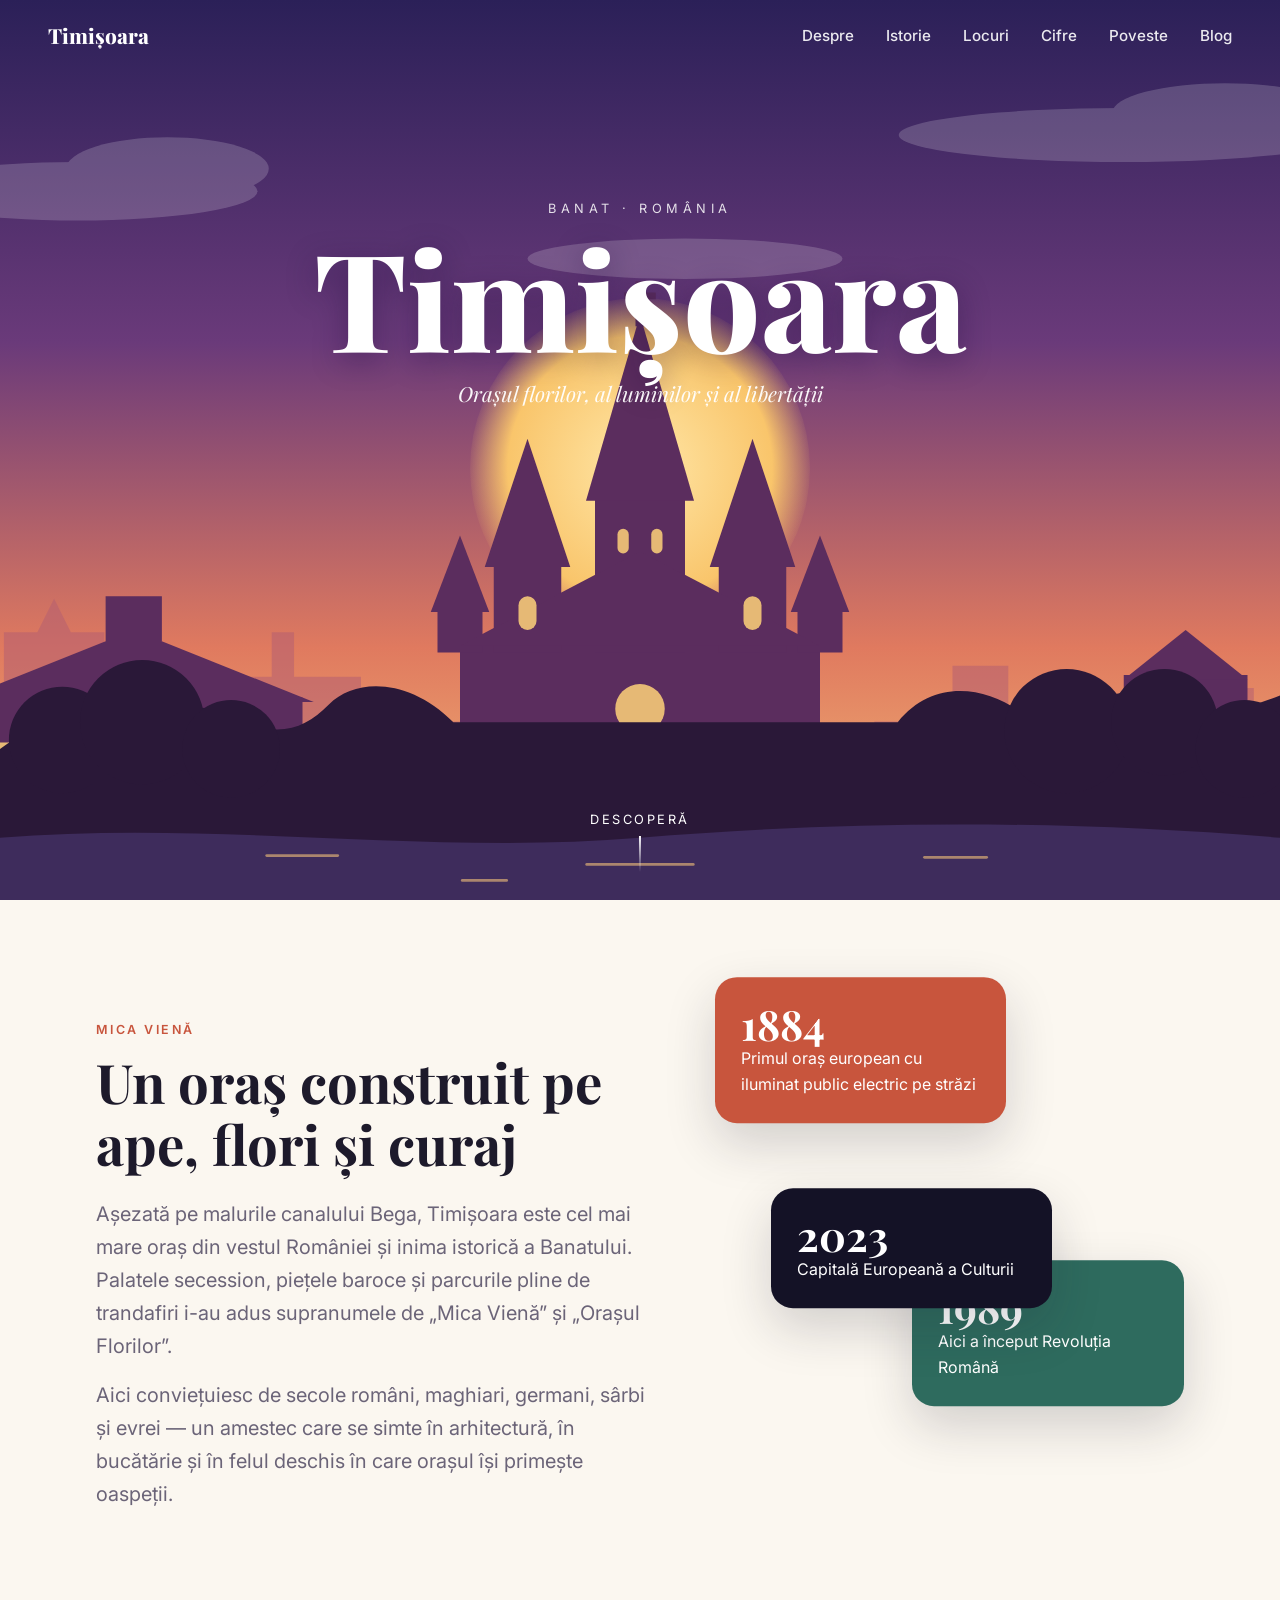
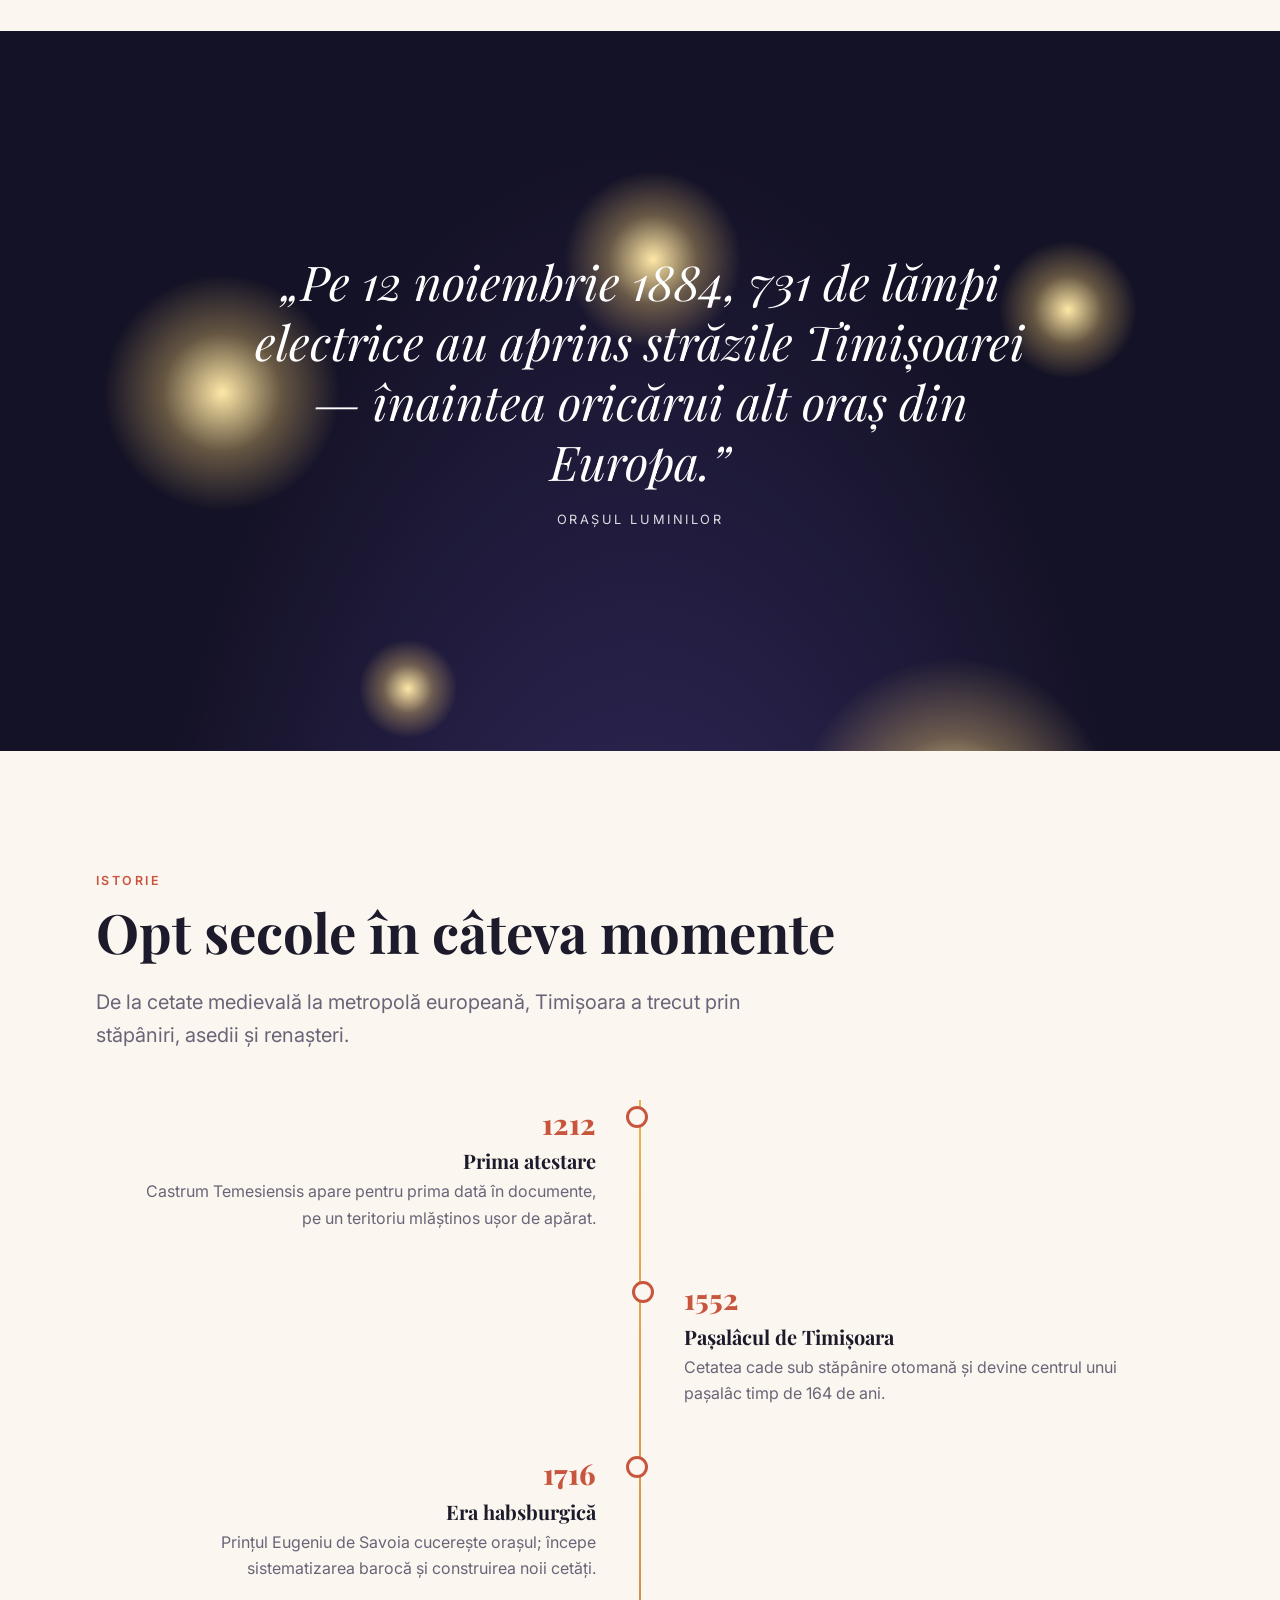
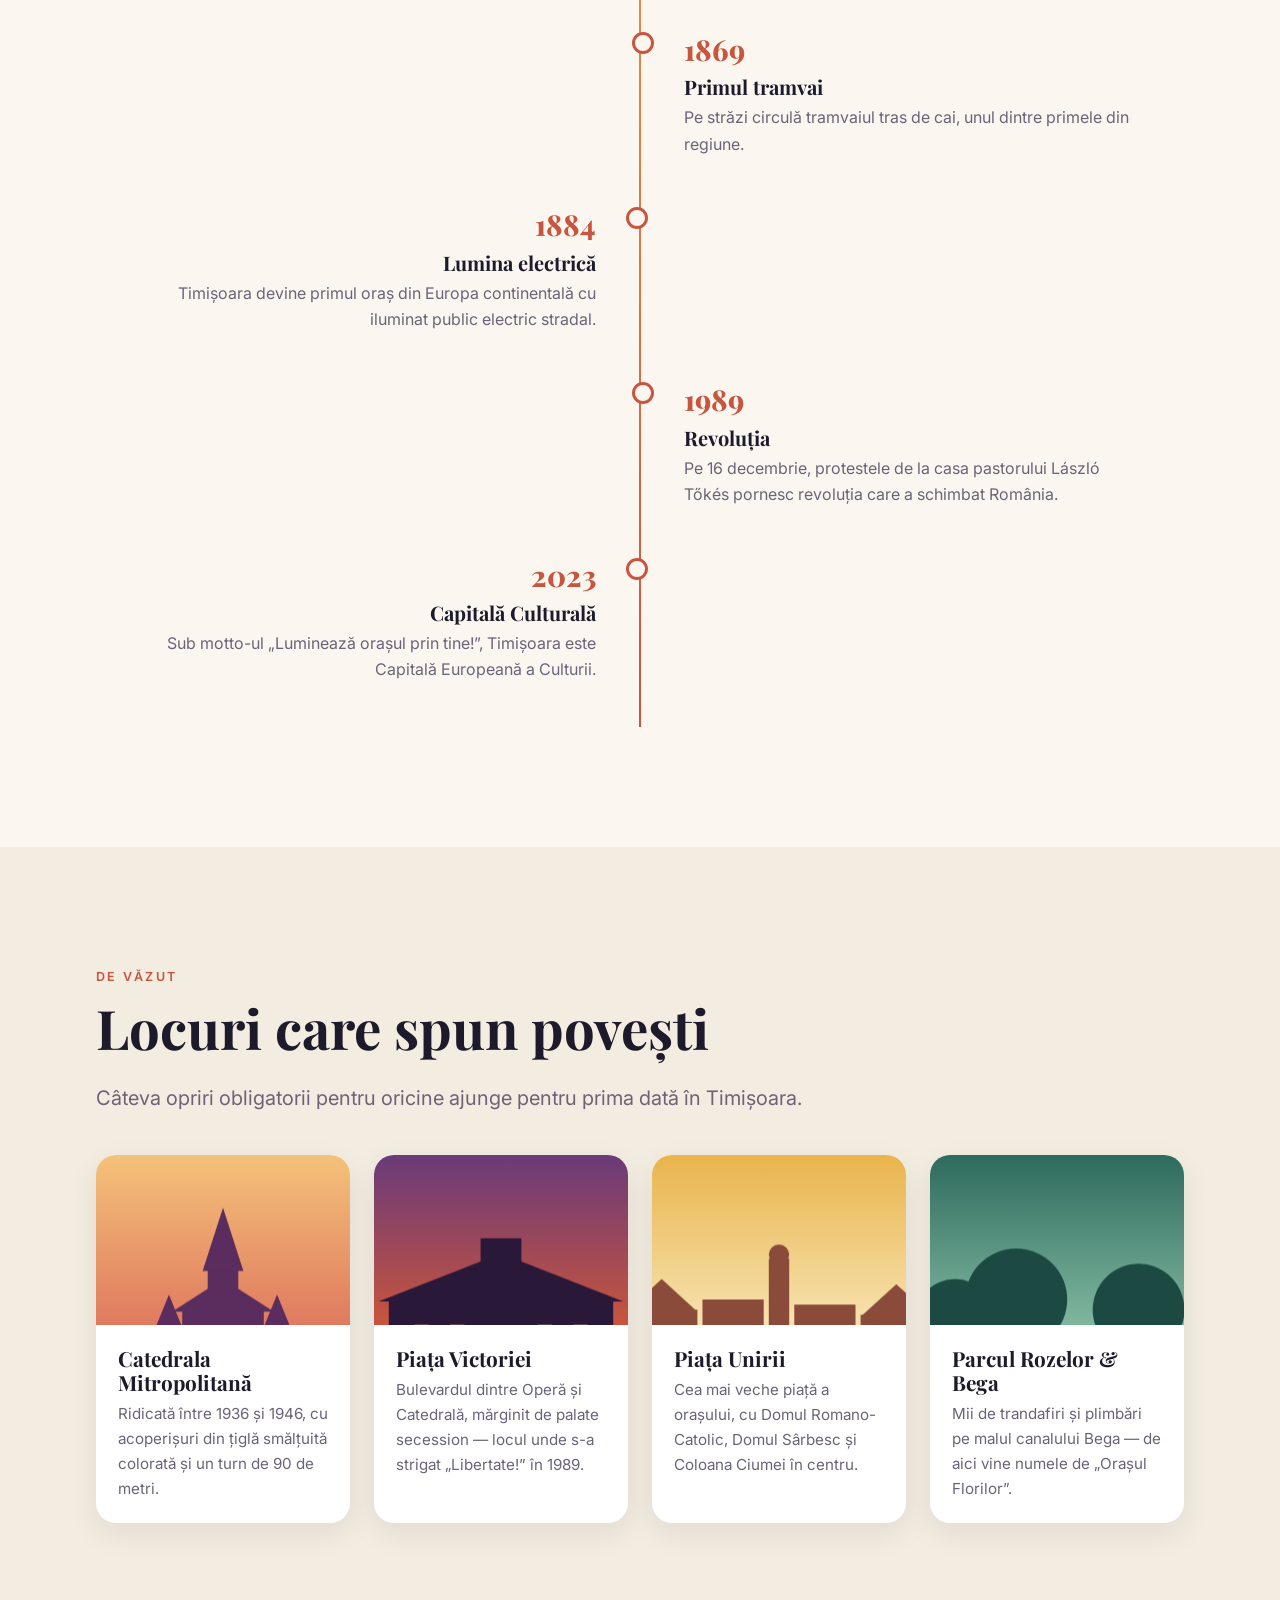
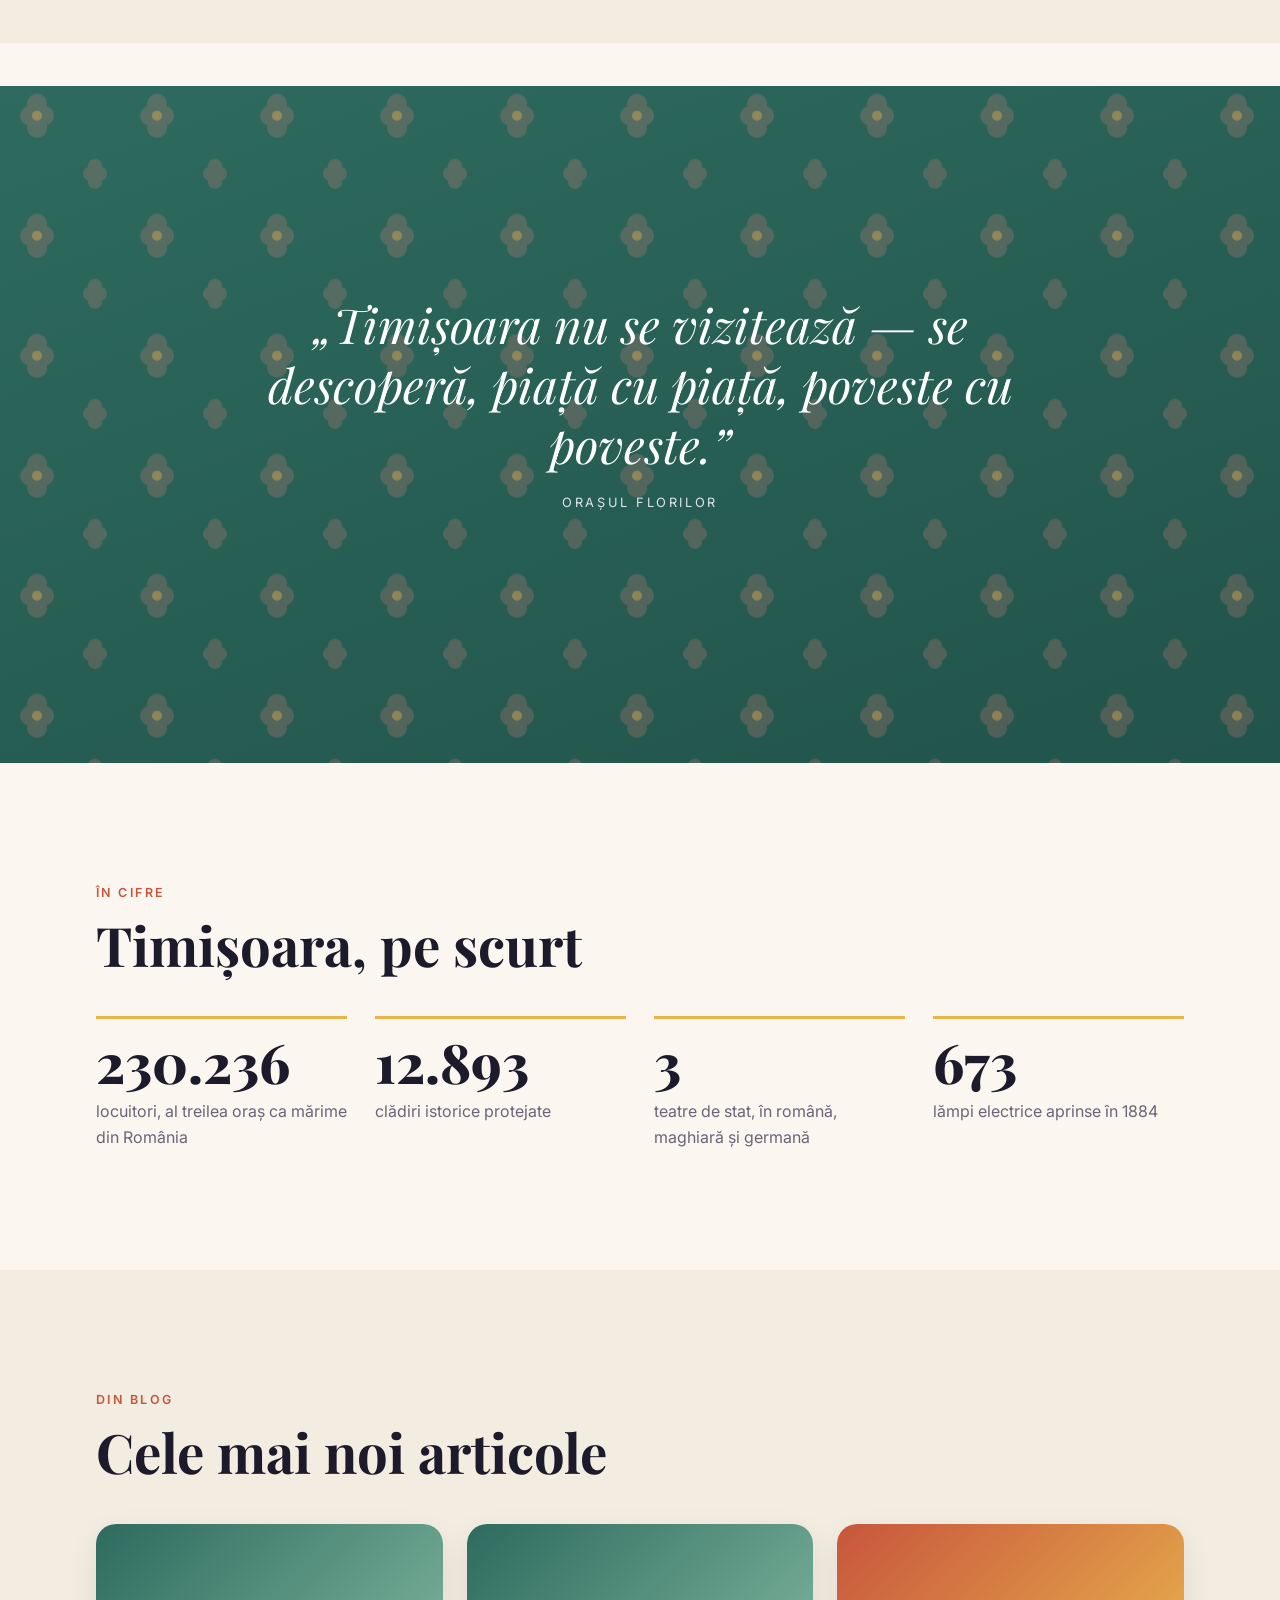
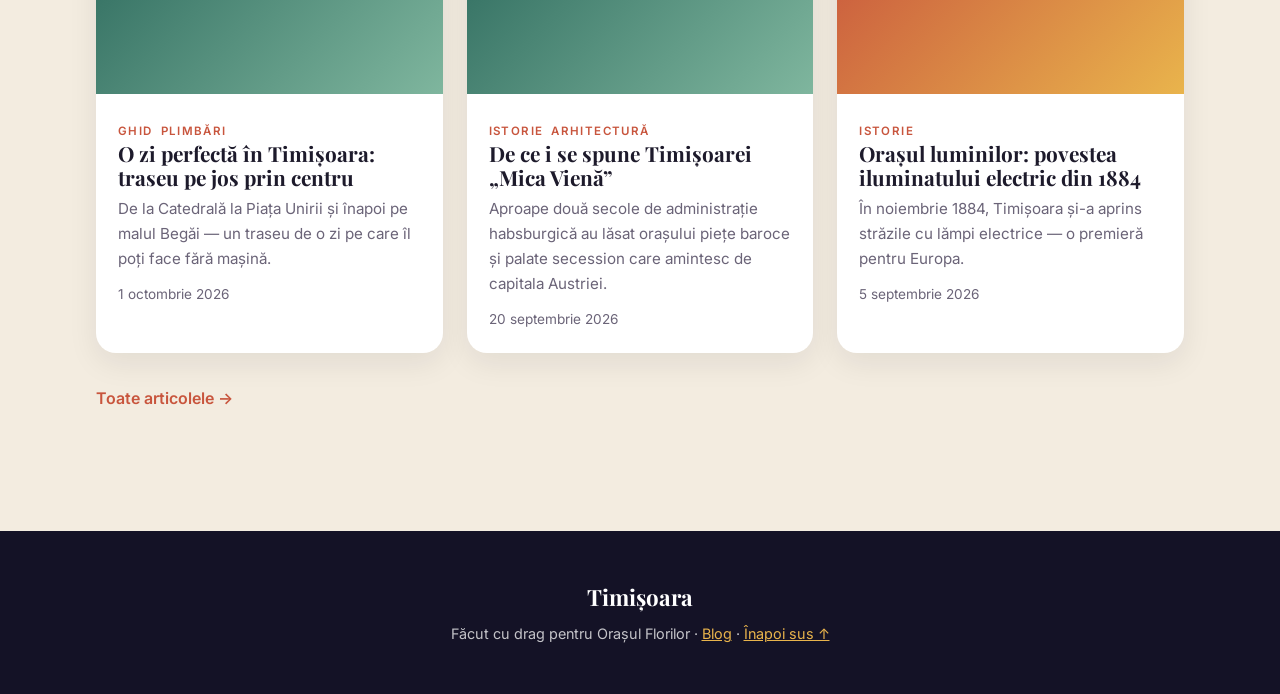
==== commit 2a7f35ca: "Add scroll-driven story page (poveste.html) Smooth scrolling with Lenis and GSAP ScrollTrigger: pinn" ====
--- a/index.html
+++ b/index.html
@@ -173,6 +173,7 @@
     <li><a class="link" href="#istorie">Istorie</a></li>
     <li><a class="link" href="#locuri">Locuri</a></li>
     <li><a class="link" href="#cifre">Cifre</a></li>
+    <li><a class="link" href="poveste.html">Poveste</a></li>
     <li><a class="link" href="blog.html">Blog</a></li>
   </ul>
 </nav>
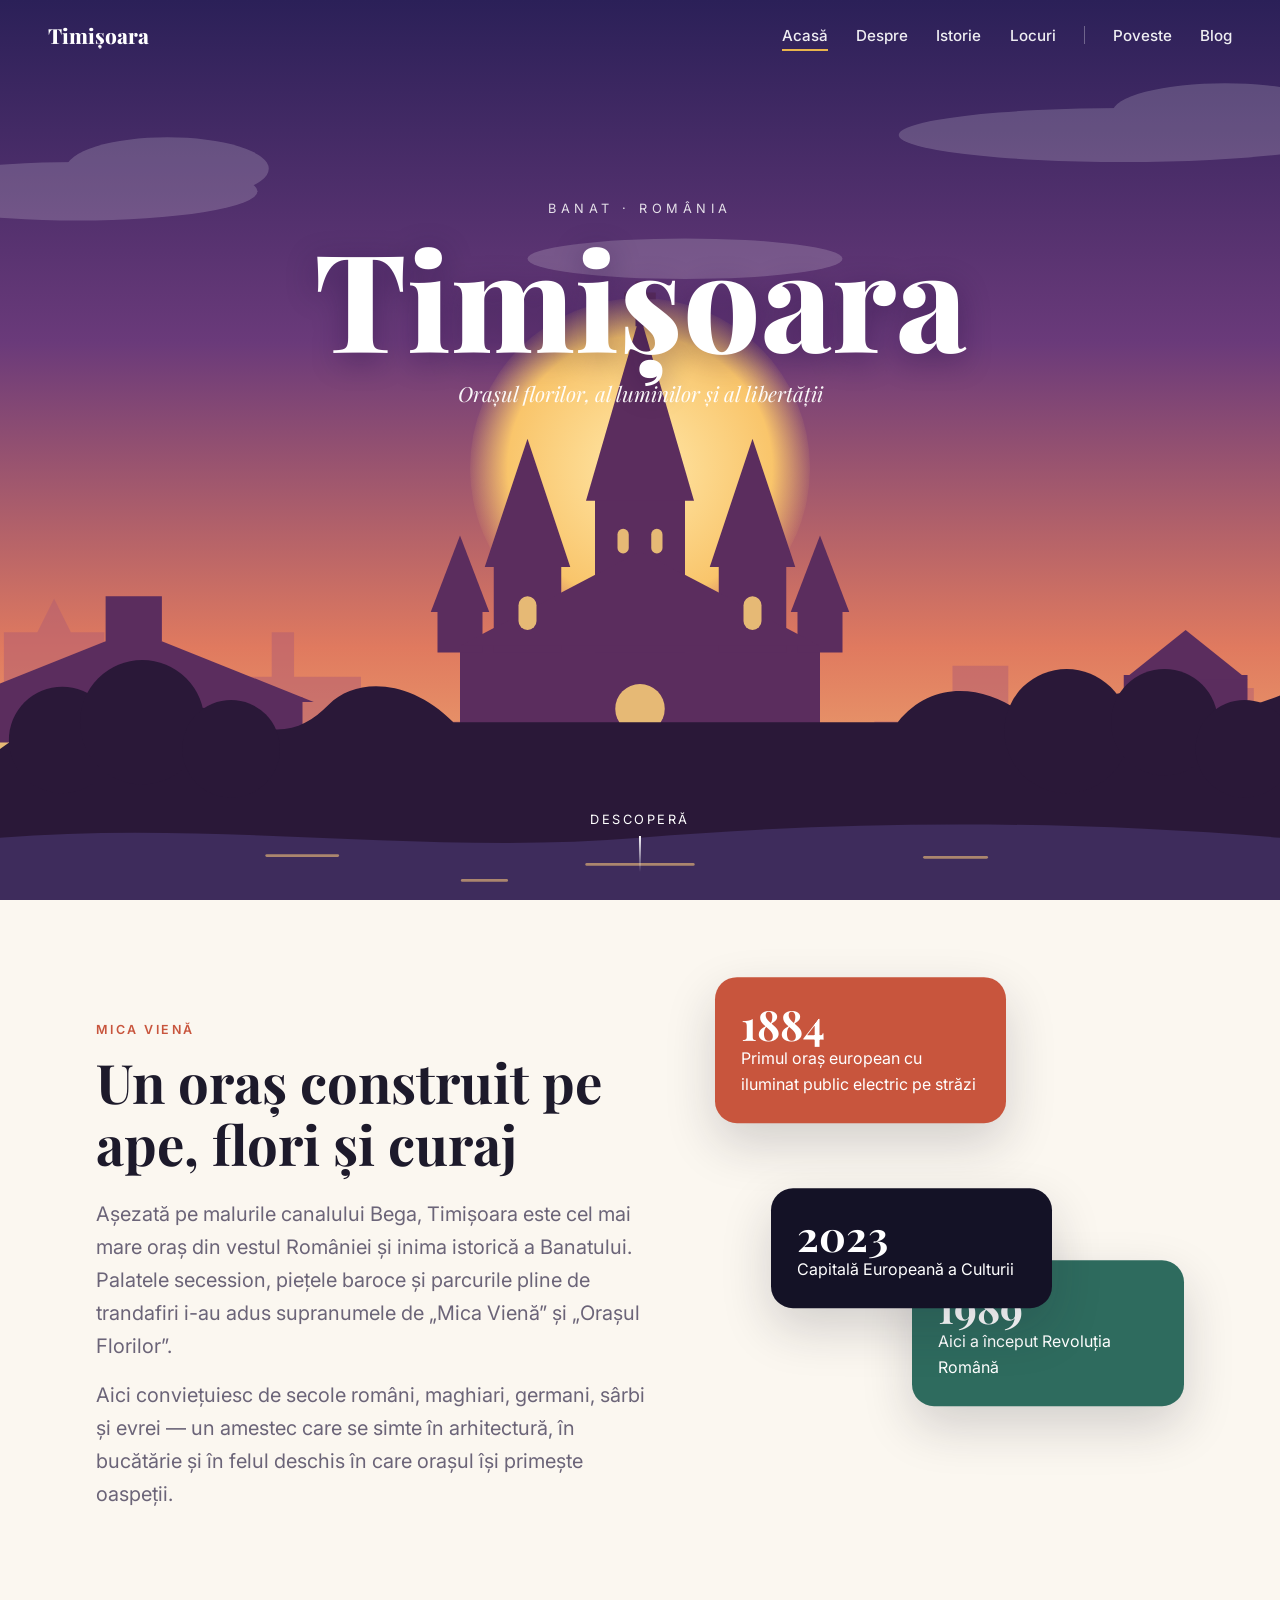
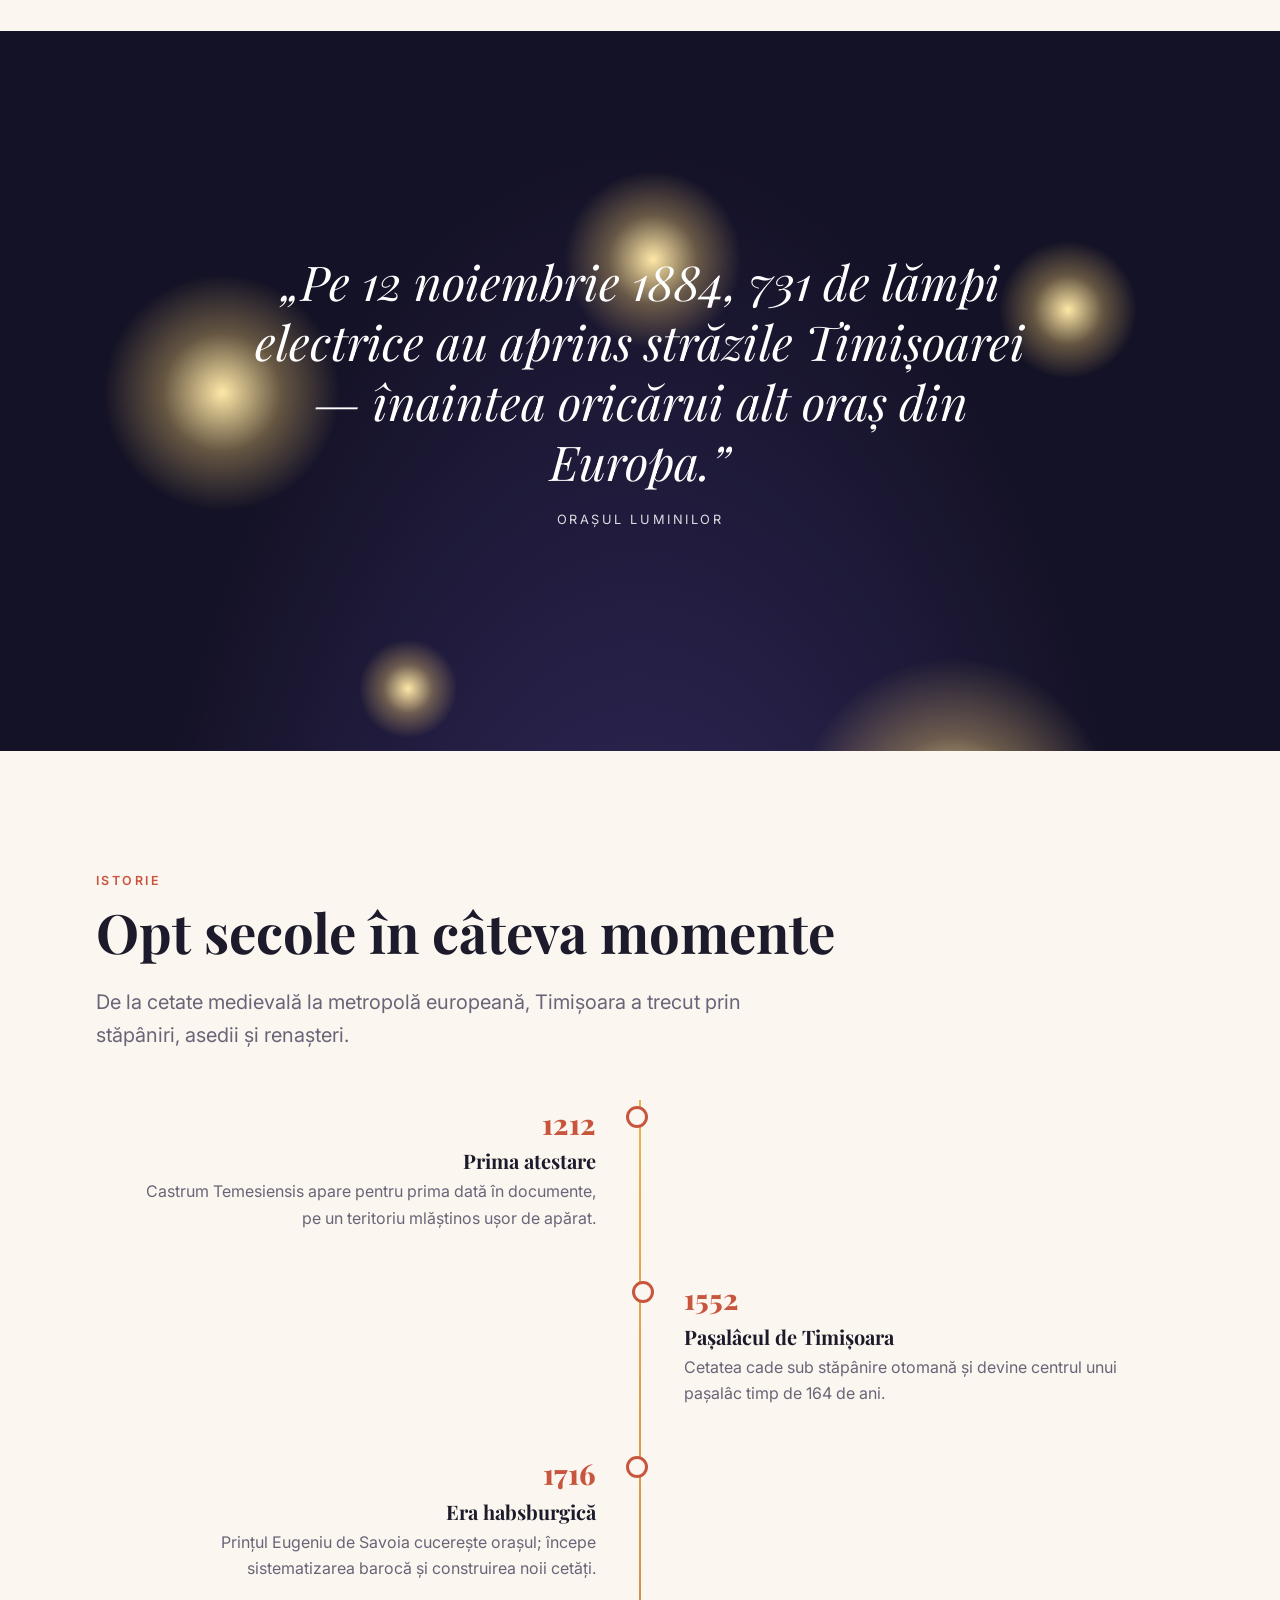
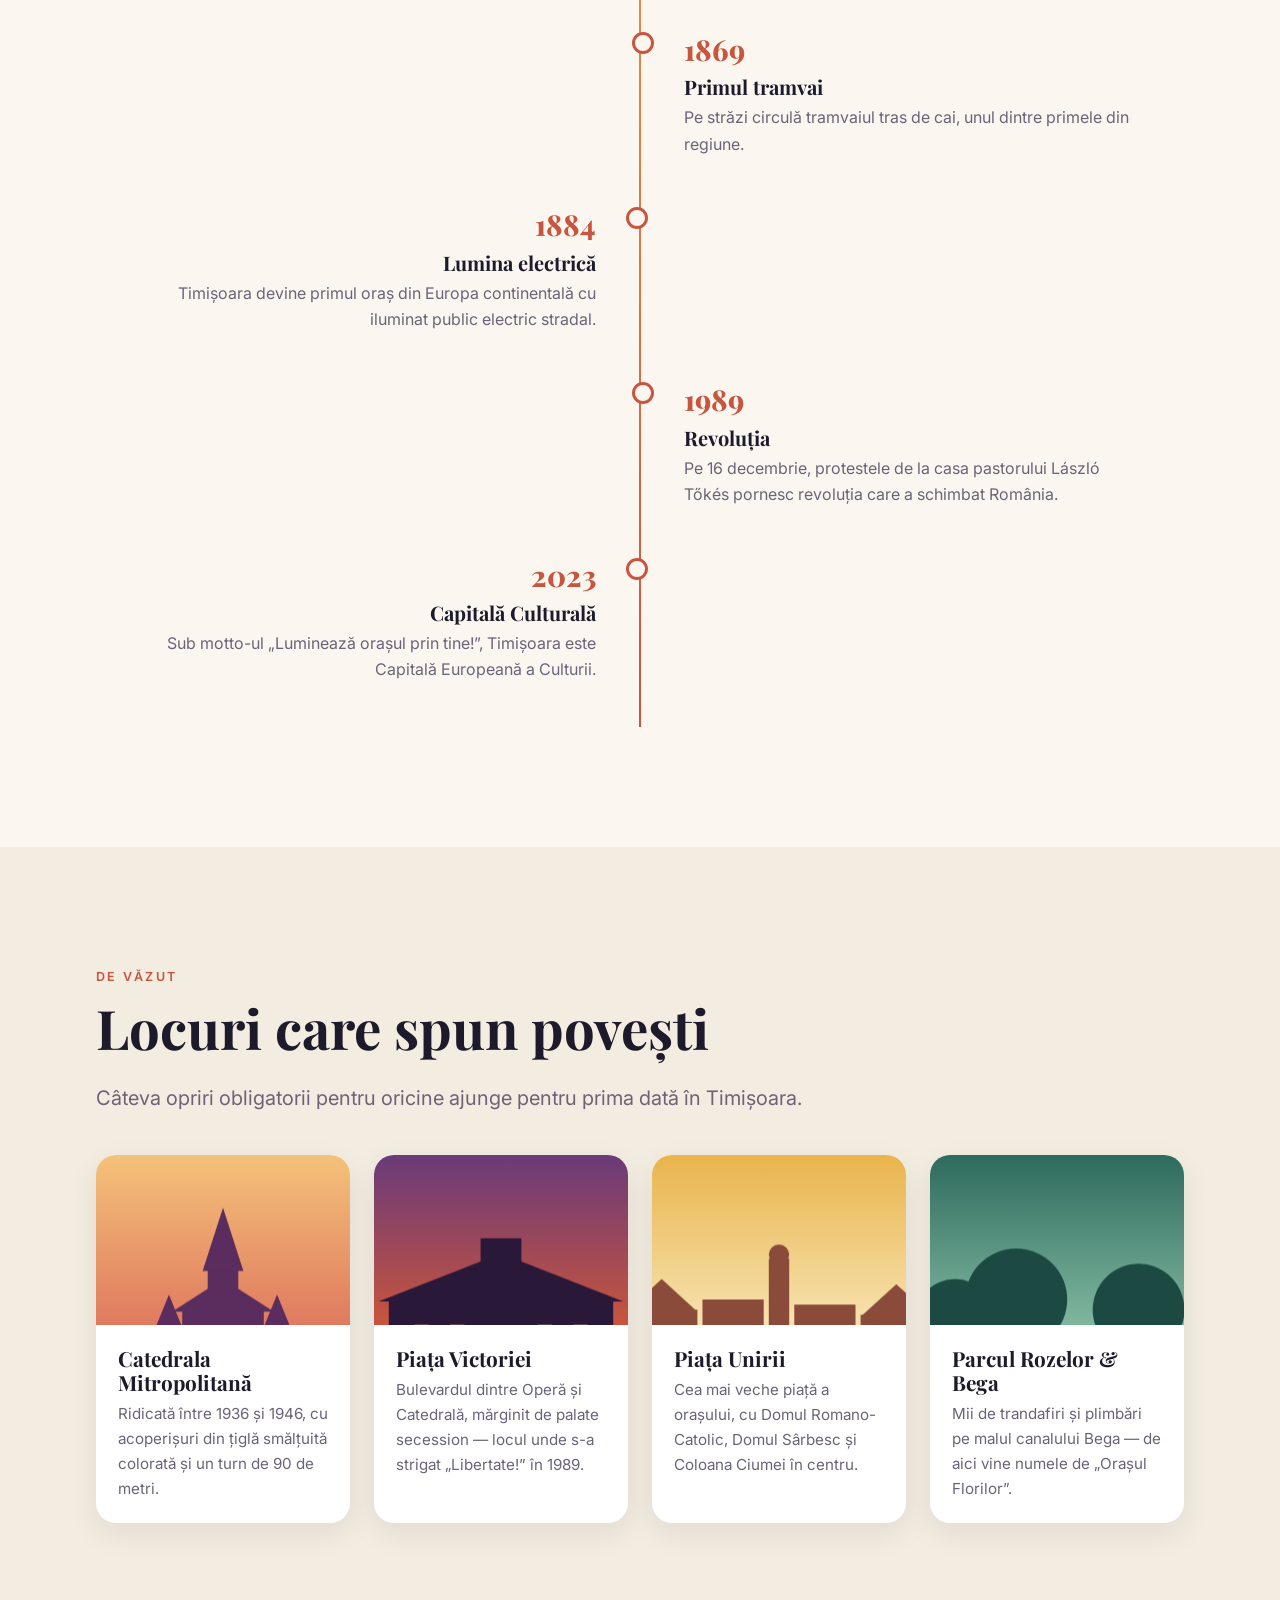
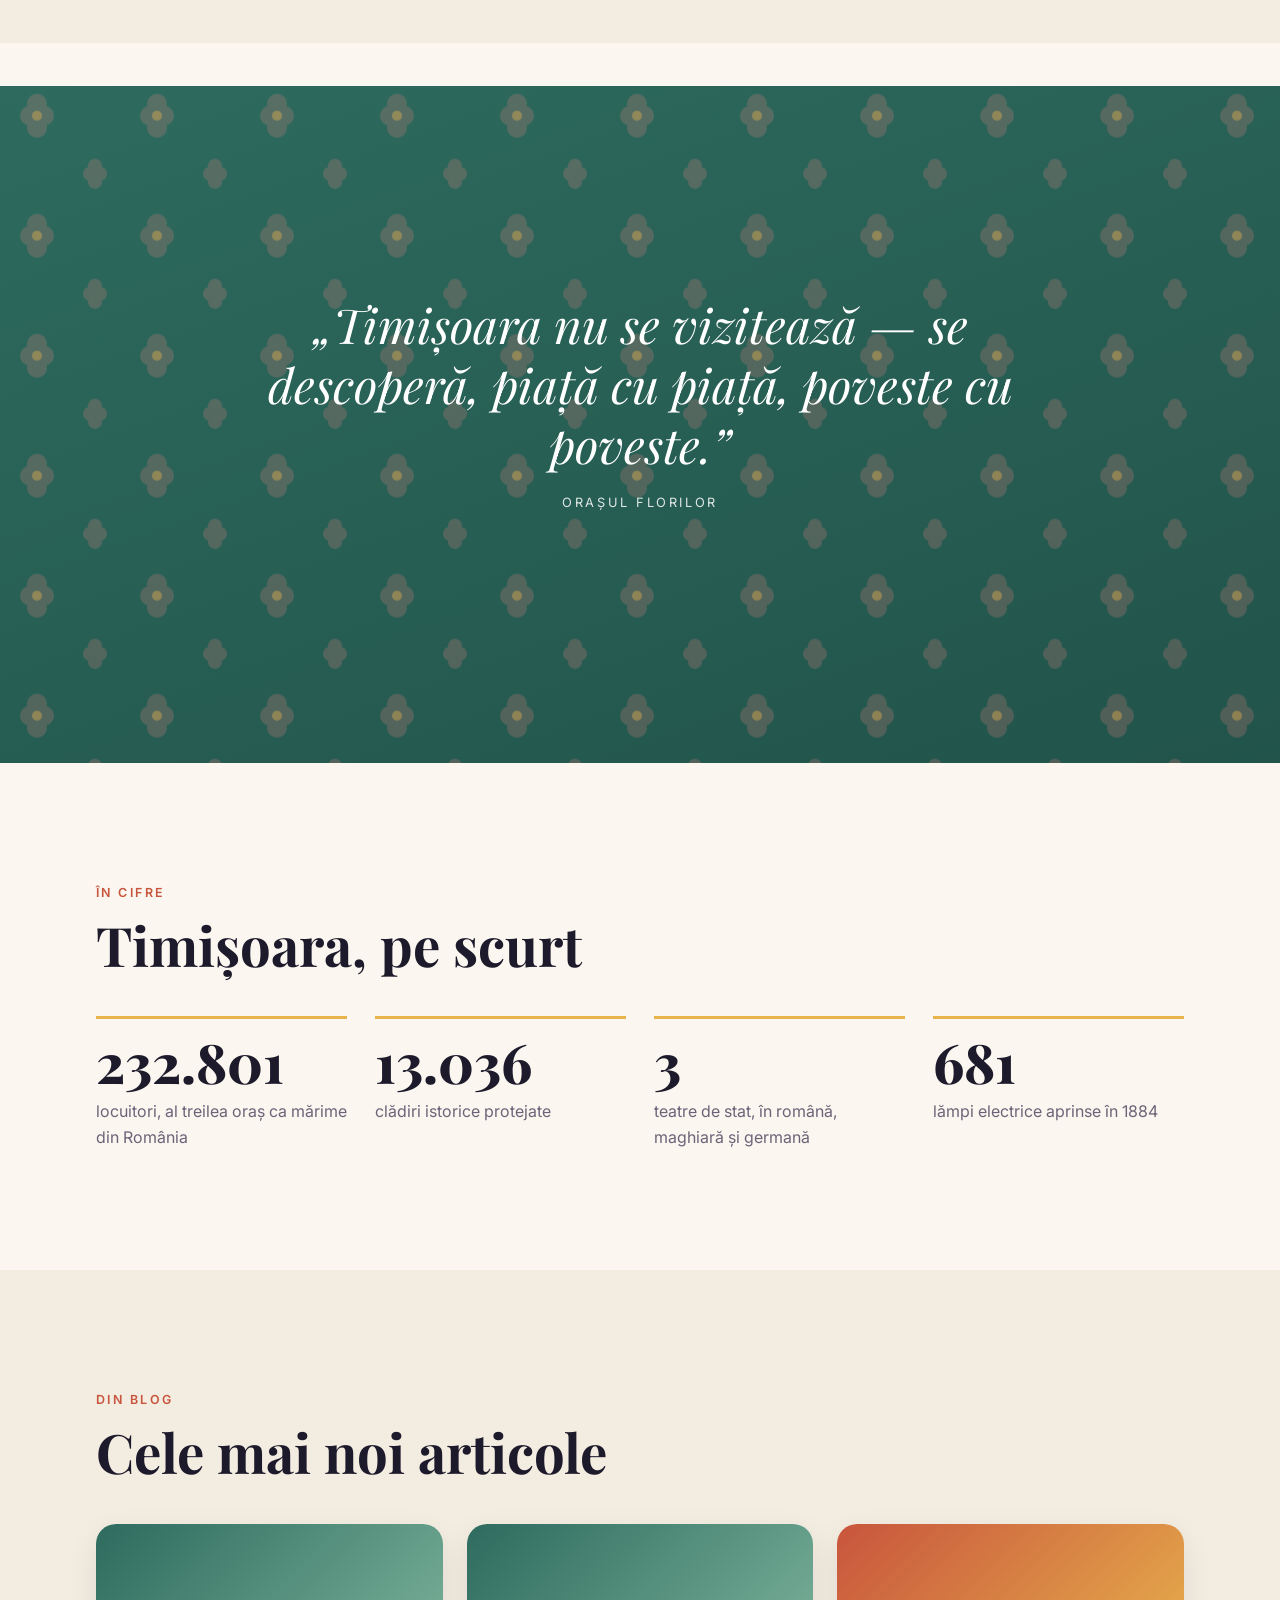
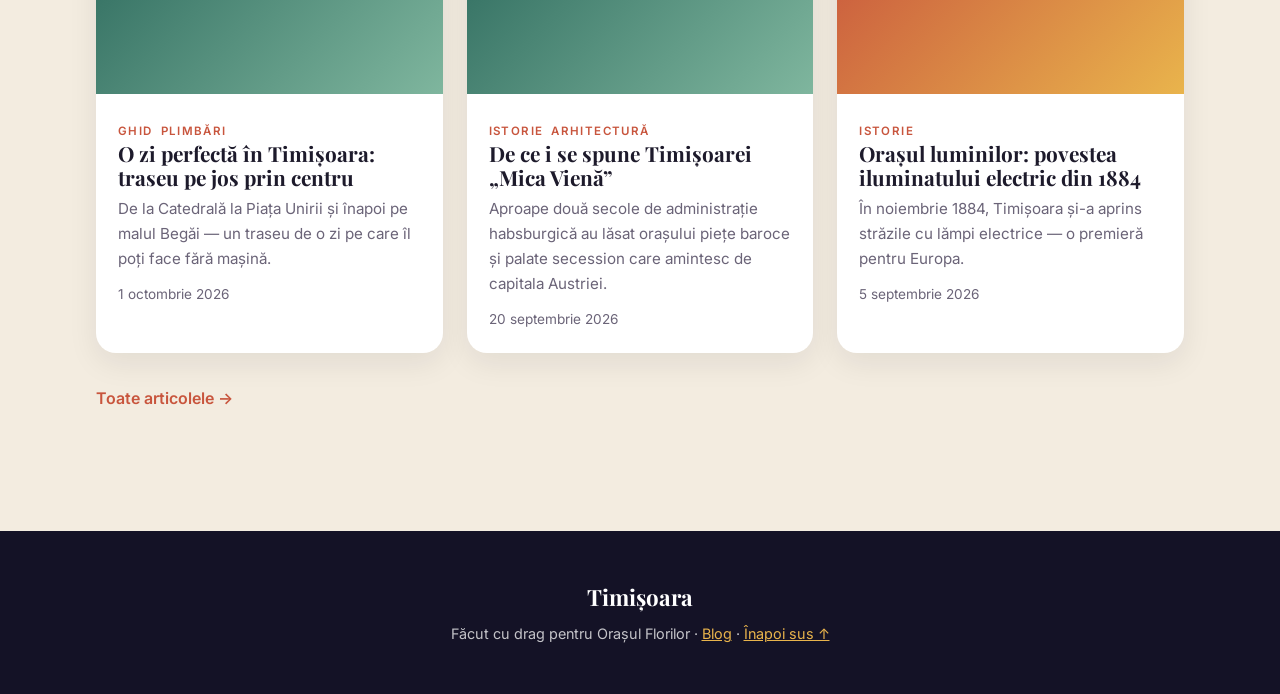
==== commit 902f60a8: "Add shared navigation menu with mobile hamburger on all pages Co-Authored-By: Claude Opus 5.5 <norep" ====
--- a/index.html
+++ b/index.html
@@ -30,21 +30,6 @@
   }
   h1, h2, h3 { font-family: "Playfair Display", Georgia, serif; line-height: 1.15; }
 
-  /* ---------- NAV ---------- */
-  nav {
-    position: fixed; inset: 0 0 auto 0; z-index: 50;
-    display: flex; justify-content: space-between; align-items: center;
-    padding: 18px clamp(16px, 4vw, 48px);
-    transition: background .3s, box-shadow .3s, padding .3s;
-  }
-  nav.solid { background: rgba(251,247,240,.92); backdrop-filter: blur(8px); box-shadow: 0 2px 20px rgba(0,0,0,.08); padding-block: 12px; }
-  nav .logo { font-family: "Playfair Display", serif; font-weight: 800; font-size: 1.3rem; color: #fff; text-decoration: none; transition: color .3s; }
-  nav.solid .logo { color: var(--ink); }
-  nav ul { list-style: none; display: flex; gap: clamp(12px, 2.5vw, 32px); }
-  nav a.link { color: rgba(255,255,255,.9); text-decoration: none; font-weight: 500; font-size: .95rem; transition: color .3s; }
-  nav.solid a.link { color: var(--ink); }
-  nav a.link:hover { color: var(--gold); }
-  @media (max-width: 640px) { nav ul { display: none; } }
 
   /* ---------- HERO PARALLAX ---------- */
   .hero {
@@ -163,16 +148,19 @@
     .scroll-cue span { animation: none; }
   }
 </style>
+<link rel="stylesheet" href="assets/nav.css">
 </head>
 <body>
 
-<nav id="nav">
-  <a class="logo" href="#top">Timișoara</a>
-  <ul>
-    <li><a class="link" href="#despre">Despre</a></li>
-    <li><a class="link" href="#istorie">Istorie</a></li>
-    <li><a class="link" href="#locuri">Locuri</a></li>
-    <li><a class="link" href="#cifre">Cifre</a></li>
+<nav class="site-nav" id="nav" aria-label="Meniu principal">
+  <a class="logo" href="index.html">Timișoara</a>
+  <button class="nav-toggle" type="button" aria-label="Deschide meniul" aria-expanded="false" aria-controls="nav-links"><span></span><span></span><span></span></button>
+  <ul id="nav-links">
+    <li><a class="link" href="index.html">Acasă</a></li>
+    <li><a class="link" href="index.html#despre">Despre</a></li>
+    <li><a class="link" href="index.html#istorie">Istorie</a></li>
+    <li><a class="link" href="index.html#locuri">Locuri</a></li>
+    <li class="sep" aria-hidden="true"></li>
     <li><a class="link" href="poveste.html">Poveste</a></li>
     <li><a class="link" href="blog.html">Blog</a></li>
   </ul>
@@ -390,14 +378,12 @@
 <script>
 (() => {
   const reduce = matchMedia('(prefers-reduced-motion: reduce)').matches;
-  const nav = document.getElementById('nav');
   const hero = document.querySelector('.hero');
   const heroLayers = hero.querySelectorAll('[data-speed]');
   const others = [...document.querySelectorAll('[data-speed]')].filter(el => !hero.contains(el));
 
   function update() {
     const y = scrollY, vh = innerHeight;
-    nav.classList.toggle('solid', y > vh * 0.6);
     if (reduce) return;
 
     // Hero: layers move at different speeds relative to page scroll
@@ -471,5 +457,6 @@
   grid.querySelectorAll('.card').forEach(c => io.observe(c));
 }).catch(() => {});
 </script>
+<script src="assets/nav.js"></script>
 </body>
 </html>
--- a/assets/nav.css
+++ b/assets/nav.css
@@ -0,0 +1,53 @@
+/* Shared site navigation (index, poveste, blog) */
+.site-nav {
+  position: fixed; inset: 0 0 auto 0; z-index: 70;
+  display: flex; justify-content: space-between; align-items: center;
+  padding: 18px clamp(16px, 4vw, 48px);
+  font-family: "Inter", system-ui, sans-serif;
+  transition: background .3s, box-shadow .3s, padding .3s;
+}
+.site-nav.solid { background: rgba(251,247,240,.94); backdrop-filter: blur(8px); -webkit-backdrop-filter: blur(8px); box-shadow: 0 2px 20px rgba(0,0,0,.08); padding-block: 12px; }
+.site-nav .logo { font-family: "Playfair Display", Georgia, serif; font-weight: 800; font-size: 1.3rem; color: #fff; text-decoration: none; transition: color .3s; position: relative; z-index: 2; }
+.site-nav ul { list-style: none; display: flex; align-items: center; gap: clamp(12px, 2.2vw, 30px); margin: 0; padding: 0; }
+.site-nav a.link { color: rgba(255,255,255,.92); text-decoration: none; font-weight: 500; font-size: .95rem; position: relative; padding: 4px 0; transition: color .3s; }
+.site-nav a.link::after { content: ""; position: absolute; left: 0; right: 0; bottom: -2px; height: 2px; background: #e9b44c; transform: scaleX(0); transform-origin: left; transition: transform .25s; }
+.site-nav a.link:hover::after, .site-nav a.link[aria-current="page"]::after { transform: scaleX(1); }
+.site-nav a.link:hover { color: #e9b44c; }
+.site-nav.solid .logo, .site-nav.solid a.link { color: #1d1a2b; }
+.site-nav.solid a.link:hover { color: #c8553d; }
+.site-nav .sep { width: 1px; height: 18px; background: currentColor; opacity: .3; color: #fff; }
+.site-nav.solid .sep { color: #1d1a2b; }
+
+.nav-toggle { display: none; position: relative; z-index: 2; width: 44px; height: 44px; border: 0; background: transparent; cursor: pointer; padding: 0; border-radius: 10px; }
+.nav-toggle span { position: absolute; left: 11px; right: 11px; height: 2px; background: #fff; border-radius: 2px; transition: transform .3s, opacity .2s, background .3s; }
+.nav-toggle span:nth-child(1) { top: 15px; }
+.nav-toggle span:nth-child(2) { top: 21px; }
+.nav-toggle span:nth-child(3) { top: 27px; }
+.site-nav.solid .nav-toggle span { background: #1d1a2b; }
+
+@media (max-width: 760px) {
+  .nav-toggle { display: block; }
+  .site-nav ul {
+    position: fixed; inset: 0; flex-direction: column; justify-content: center; gap: 22px;
+    background: #141226; opacity: 0; visibility: hidden; transition: opacity .3s, visibility .3s;
+  }
+  .site-nav .sep { display: none; }
+  .site-nav ul a.link { font-family: "Playfair Display", Georgia, serif; font-size: 2rem; font-weight: 600; color: #fff !important; transform: translateY(14px); opacity: 0; transition: transform .4s, opacity .4s, color .2s; display: inline-block; }
+  .site-nav.open ul { opacity: 1; visibility: visible; }
+  .site-nav.open ul a.link { transform: none; opacity: 1; }
+  .site-nav.open ul li:nth-child(2) a { transition-delay: .04s; }
+  .site-nav.open ul li:nth-child(3) a { transition-delay: .08s; }
+  .site-nav.open ul li:nth-child(4) a { transition-delay: .12s; }
+  .site-nav.open ul li:nth-child(5) a { transition-delay: .16s; }
+  .site-nav.open ul li:nth-child(6) a { transition-delay: .2s; }
+  .site-nav.open ul li:nth-child(7) a { transition-delay: .24s; }
+  .site-nav.open .logo { color: #fff; }
+  .site-nav.open .nav-toggle span { background: #fff; }
+  .site-nav.open .nav-toggle span:nth-child(1) { transform: translateY(6px) rotate(45deg); }
+  .site-nav.open .nav-toggle span:nth-child(2) { opacity: 0; }
+  .site-nav.open .nav-toggle span:nth-child(3) { transform: translateY(-6px) rotate(-45deg); }
+  .site-nav.open { background: transparent; box-shadow: none; backdrop-filter: none; -webkit-backdrop-filter: none; }
+}
+@media (prefers-reduced-motion: reduce) {
+  .site-nav ul, .site-nav ul a.link, .nav-toggle span { transition: none !important; }
+}
